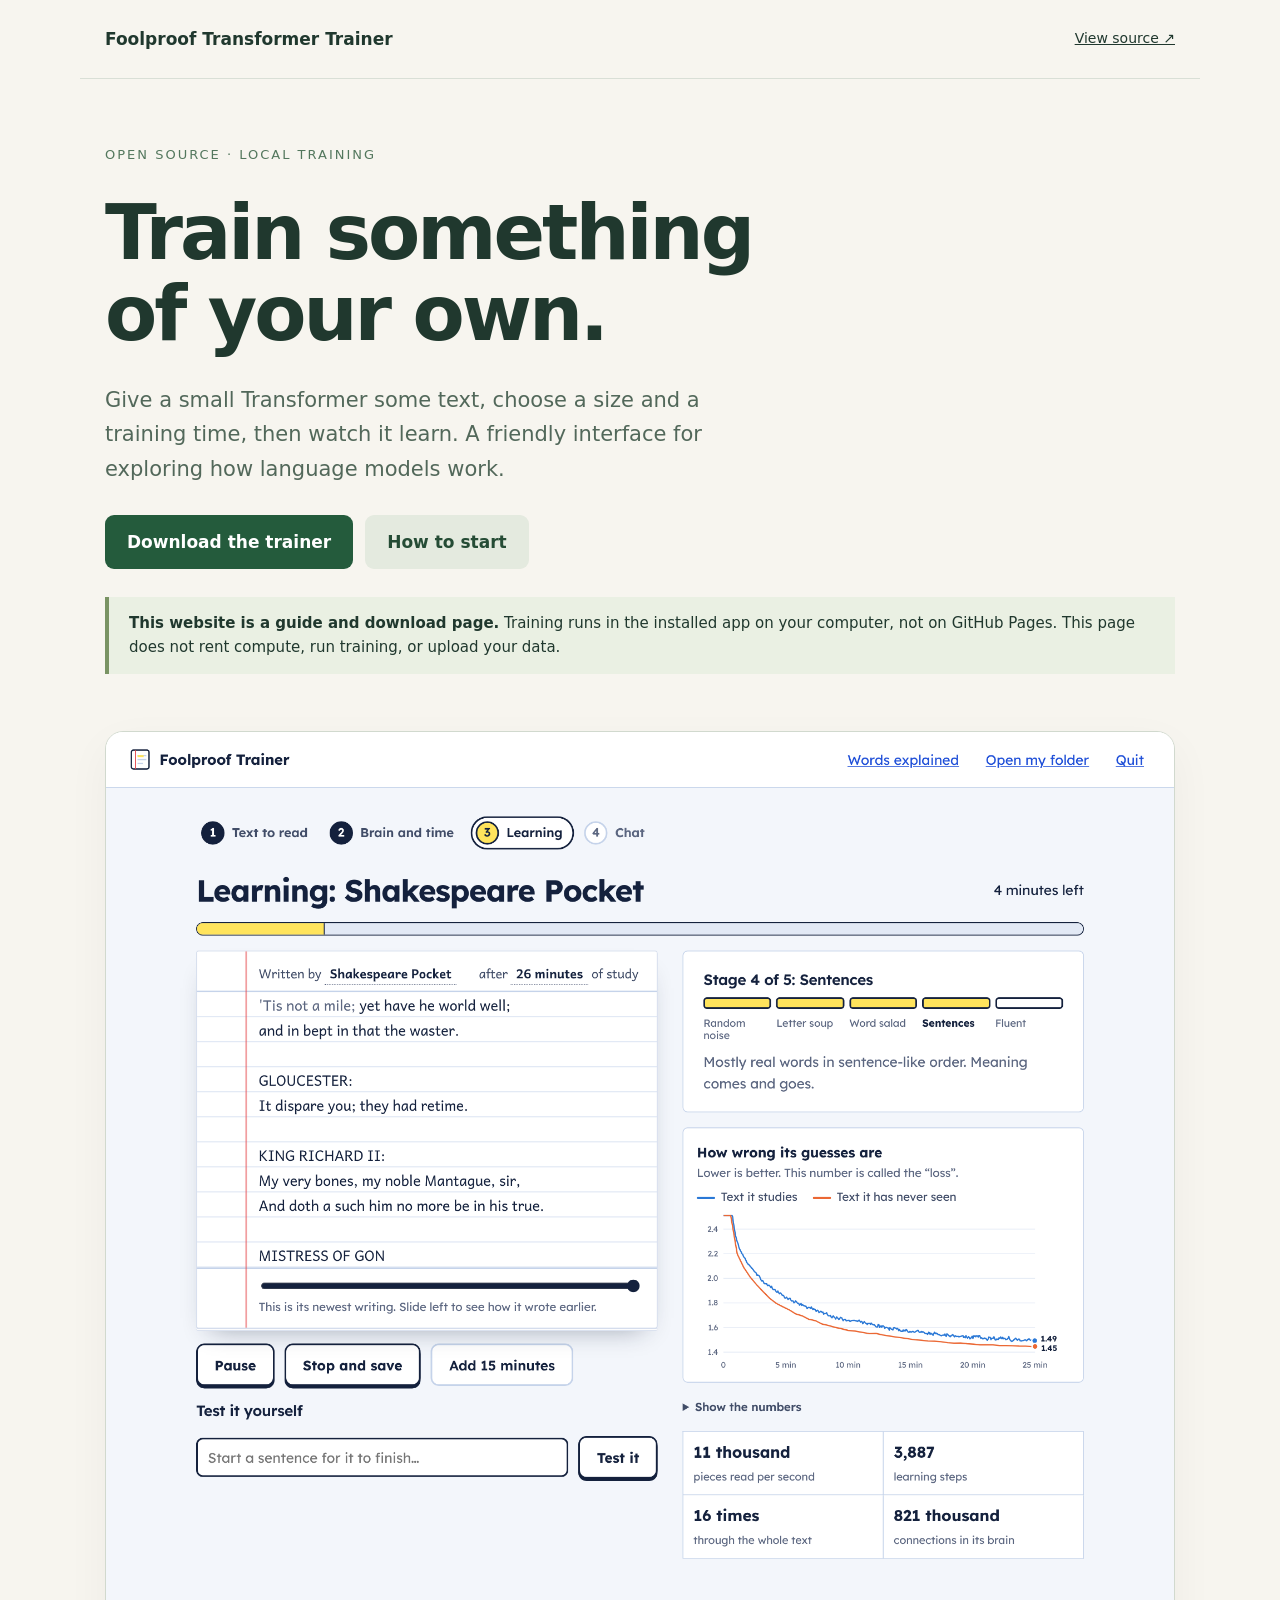
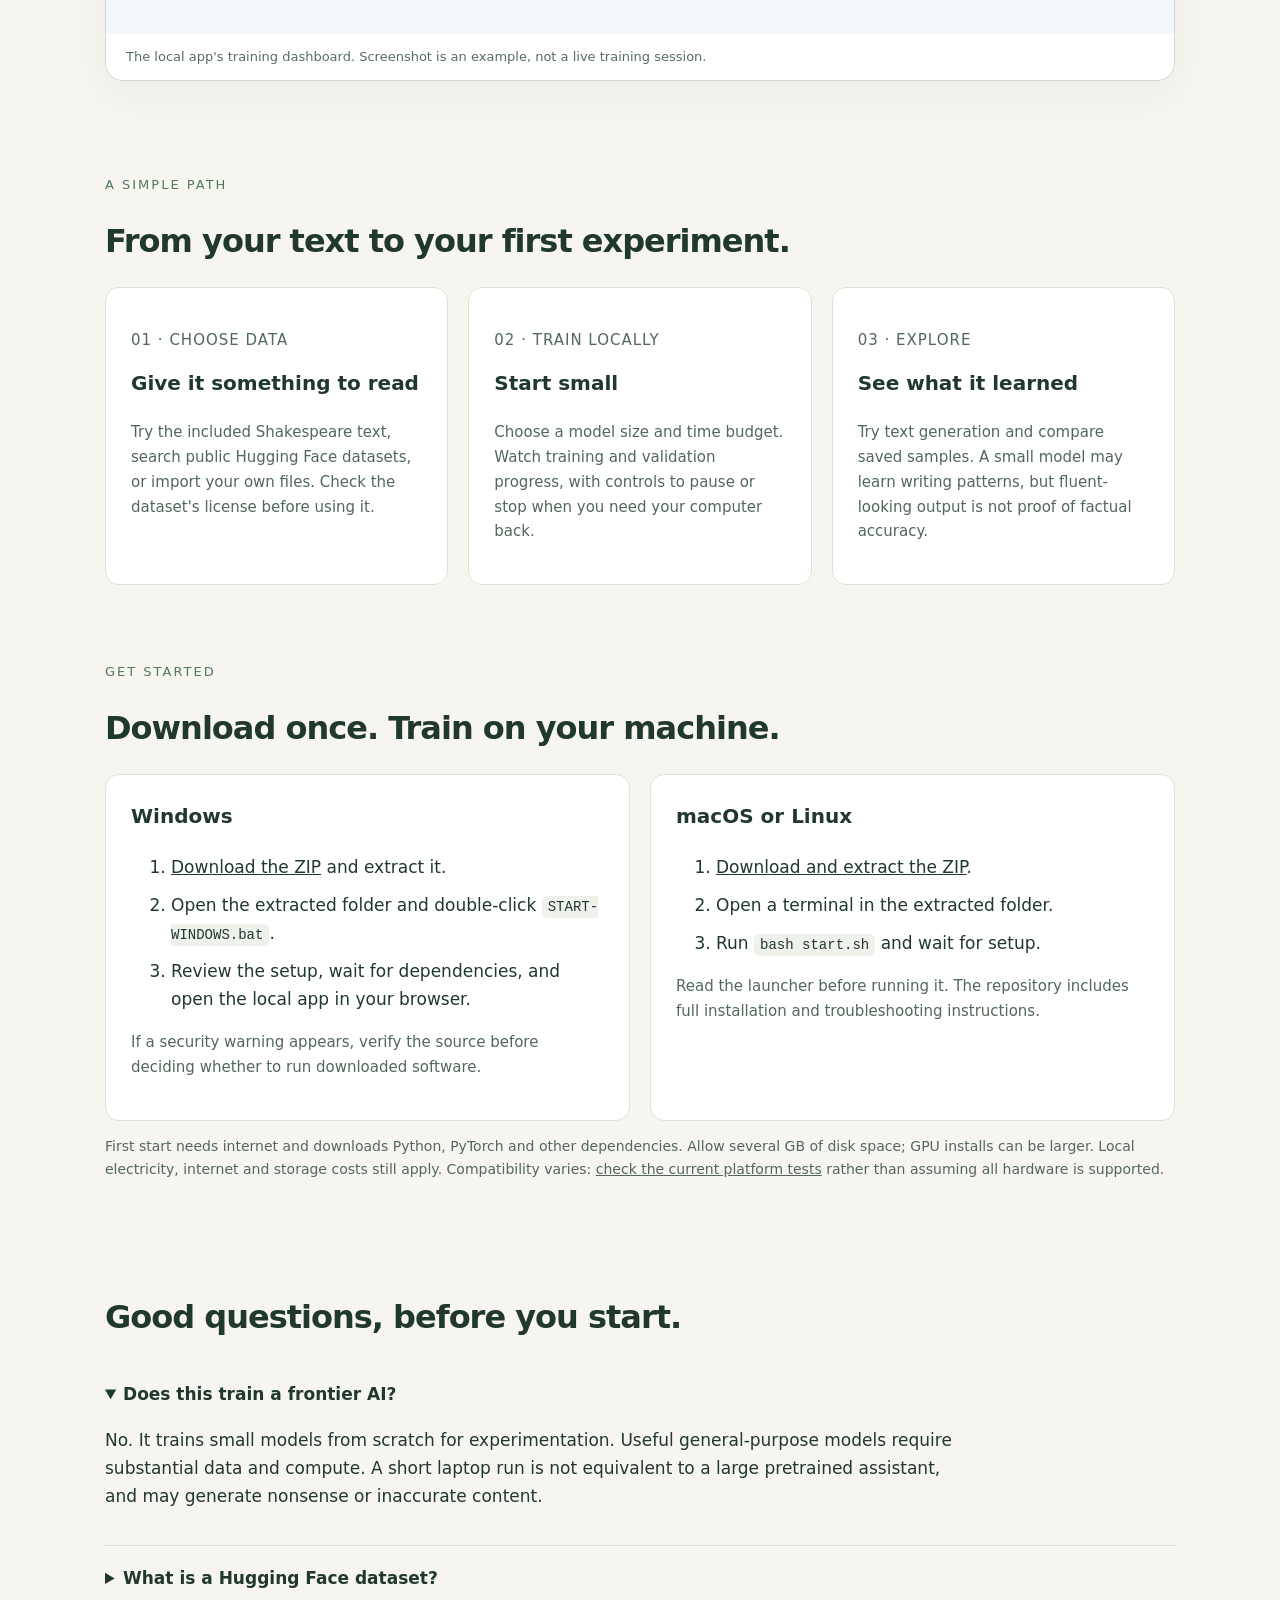
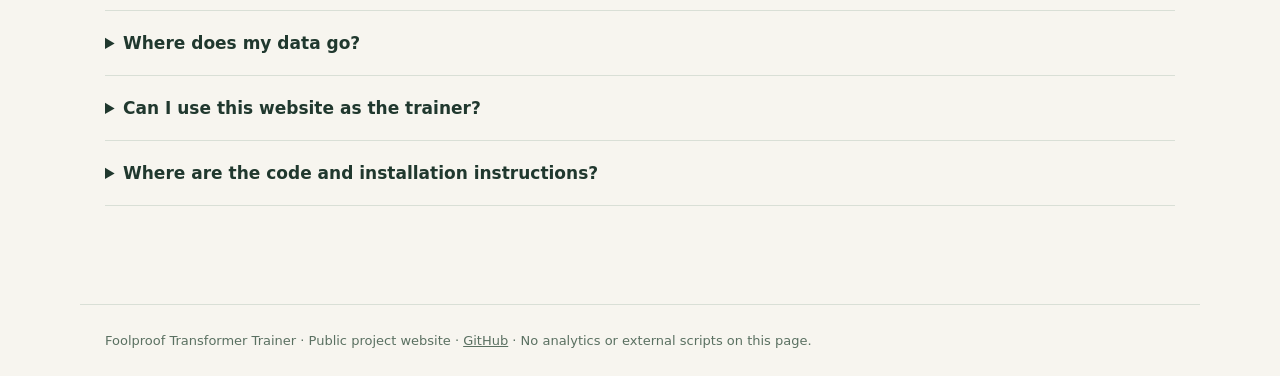
==== docs/index.html @ cac61d43 "Add public GitHub Pages guide and local trainer download" ====
<!doctype html><html lang="en"><head><meta charset="utf-8"><meta name="viewport" content="width=device-width,initial-scale=1"><meta name="description" content="An approachable local app for training a small Transformer on your own text. Download the trainer, learn the steps, and explore the open source code."><title>Foolproof Transformer Trainer · Train something of your own</title><style>
*{box-sizing:border-box}html{scroll-behavior:smooth}body{margin:0;background:#f7f5ef;color:#20382e;font:17px/1.65 system-ui,sans-serif}a{color:inherit}nav,main,footer{max-width:1120px;margin:auto;padding:25px}nav{display:flex;justify-content:space-between;align-items:center;border-bottom:1px solid #d9dfd6;gap:20px}nav strong{font-size:17px}nav a{font-size:14px}h1{font-size:clamp(42px,7vw,76px);line-height:1.06;letter-spacing:-3px;max-width:800px;margin:28px 0}h2{font-size:32px;letter-spacing:-1px;line-height:1.2}h3{font-size:20px;margin-top:0}.eyebrow{font-size:13px;text-transform:uppercase;letter-spacing:2px;color:#53775d}.intro{max-width:670px;font-size:21px;color:#52685a}.hero{padding:40px 0 22px}.actions{display:flex;gap:12px;flex-wrap:wrap;margin:28px 0}.button{display:inline-block;background:#245b3c;color:white;padding:13px 22px;text-decoration:none;border-radius:9px;font-weight:700}.secondary{background:#e4eadf;color:#254c35}.note{border-left:4px solid #799363;padding:14px 20px;background:#eaf0e3;font-size:15px}.preview{margin:35px 0 65px;border:1px solid #d1d9ce;border-radius:18px;overflow:hidden;background:white;box-shadow:0 15px 45px #20382e0b}.preview img{display:block;width:100%;height:auto}.caption{padding:12px 20px;font-size:13px;color:#586d60}.grid{display:grid;grid-template-columns:repeat(3,1fr);gap:20px}.card{background:white;border:1px solid #dde2d7;border-radius:14px;padding:25px}.number{font-size:12px;color:#637a59;text-transform:uppercase;letter-spacing:1px}.card p{font-size:15px;color:#52685a}.section{padding:28px 0 48px}.platforms{display:grid;grid-template-columns:1fr 1fr;gap:20px}li{margin:10px 0}code{font:14px ui-monospace,monospace;background:#eff2ea;padding:3px 6px;border-radius:5px;overflow-wrap:anywhere}.small{font-size:14px;color:#52685a}details{padding:18px 0;border-bottom:1px solid #d9dfd6}summary{font-weight:650;cursor:pointer}details p{max-width:850px}footer{font-size:13px;color:#5a7061;border-top:1px solid #d9dfd6;margin-top:25px}.sr{position:absolute;width:1px;height:1px;overflow:hidden;clip:rect(0,0,0,0)}a:focus-visible,summary:focus-visible{outline:3px solid #e2a630;outline-offset:4px}@media(max-width:720px){.grid,.platforms{grid-template-columns:1fr}h1{letter-spacing:-1.8px}.hero{padding-top:25px}nav,main,footer{padding:20px}.intro{font-size:19px}nav strong{max-width:200px}.preview{margin-bottom:30px}}
</style></head><body><nav><strong>Foolproof Transformer Trainer</strong><a href="https://github.com/Marxist-Leninist/foolproof-transformer-trainer">View source ↗</a></nav><main>
<section class="hero"><div class="eyebrow">Open source · Local training</div><h1>Train something<br>of your own.</h1><p class="intro">Give a small Transformer some text, choose a size and a training time, then watch it learn. A friendly interface for exploring how language models work.</p><div class="actions"><a class="button" href="https://github.com/Marxist-Leninist/foolproof-transformer-trainer/archive/refs/heads/main.zip">Download the trainer</a><a class="button secondary" href="#start">How to start</a></div><div class="note"><strong>This website is a guide and download page.</strong> Training runs in the installed app on your computer, not on GitHub Pages. This page does not rent compute, run training, or upload your data.</div></section>
<figure class="preview"><img src="screenshots/training.png" alt="The local trainer showing a live training chart, progress ladder and generated writing" loading="eager"><figcaption class="caption">The local app's training dashboard. Screenshot is an example, not a live training session.</figcaption></figure>
<section class="section"><div class="eyebrow">A simple path</div><h2>From your text to your first experiment.</h2><div class="grid"><article class="card"><p class="number">01 · Choose data</p><h3>Give it something to read</h3><p>Try the included Shakespeare text, search public Hugging Face datasets, or import your own files. Check the dataset's license before using it.</p></article><article class="card"><p class="number">02 · Train locally</p><h3>Start small</h3><p>Choose a model size and time budget. Watch training and validation progress, with controls to pause or stop when you need your computer back.</p></article><article class="card"><p class="number">03 · Explore</p><h3>See what it learned</h3><p>Try text generation and compare saved samples. A small model may learn writing patterns, but fluent-looking output is not proof of factual accuracy.</p></article></div></section>
<section class="section" id="start"><div class="eyebrow">Get started</div><h2>Download once. Train on your machine.</h2><div class="platforms"><article class="card"><h3>Windows</h3><ol><li><a href="https://github.com/Marxist-Leninist/foolproof-transformer-trainer/archive/refs/heads/main.zip">Download the ZIP</a> and extract it.</li><li>Open the extracted folder and double-click <code>START-WINDOWS.bat</code>.</li><li>Review the setup, wait for dependencies, and open the local app in your browser.</li></ol><p class="small">If a security warning appears, verify the source before deciding whether to run downloaded software.</p></article><article class="card"><h3>macOS or Linux</h3><ol><li><a href="https://github.com/Marxist-Leninist/foolproof-transformer-trainer/archive/refs/heads/main.zip">Download and extract the ZIP</a>.</li><li>Open a terminal in the extracted folder.</li><li>Run <code>bash start.sh</code> and wait for setup.</li></ol><p class="small">Read the launcher before running it. The repository includes full installation and troubleshooting instructions.</p></article></div><p class="small">First start needs internet and downloads Python, PyTorch and other dependencies. Allow several GB of disk space; GPU installs can be larger. Local electricity, internet and storage costs still apply. Compatibility varies: <a href="https://github.com/Marxist-Leninist/foolproof-transformer-trainer/actions/workflows/launchers.yml">check the current platform tests</a> rather than assuming all hardware is supported.</p></section>
<section class="section"><h2>Good questions, before you start.</h2><details open><summary>Does this train a frontier AI?</summary><p>No. It trains small models from scratch for experimentation. Useful general-purpose models require substantial data and compute. A short laptop run is not equivalent to a large pretrained assistant, and may generate nonsense or inaccurate content.</p></details><details><summary>What is a Hugging Face dataset?</summary><p>A dataset is a collection of examples for a model to learn from. Hugging Face hosts many collections, with different formats, licenses and access rules. Choose text you are permitted to use and inspect its preview before downloading.</p></details><details><summary>Where does my data go?</summary><p>Training takes place on the computer running the app. Public dataset search and downloads contact Hugging Face. Exporting or publishing a model is a separate action: review what you share and never include private training data or credentials accidentally.</p></details><details><summary>Can I use this website as the trainer?</summary><p>No. GitHub Pages hosts static files and does not provide the Python training backend. Download and run the local app, which opens its own browser interface. Nothing is training just because you are viewing this page.</p></details><details><summary>Where are the code and installation instructions?</summary><p><a href="https://github.com/Marxist-Leninist/foolproof-transformer-trainer">Open the GitHub repository</a> for the source, MIT license, setup guide and platform test results.</p></details></section></main><footer>Foolproof Transformer Trainer · Public project website · <a href="https://github.com/Marxist-Leninist/foolproof-transformer-trainer">GitHub</a> · No analytics or external scripts on this page.</footer></body></html>
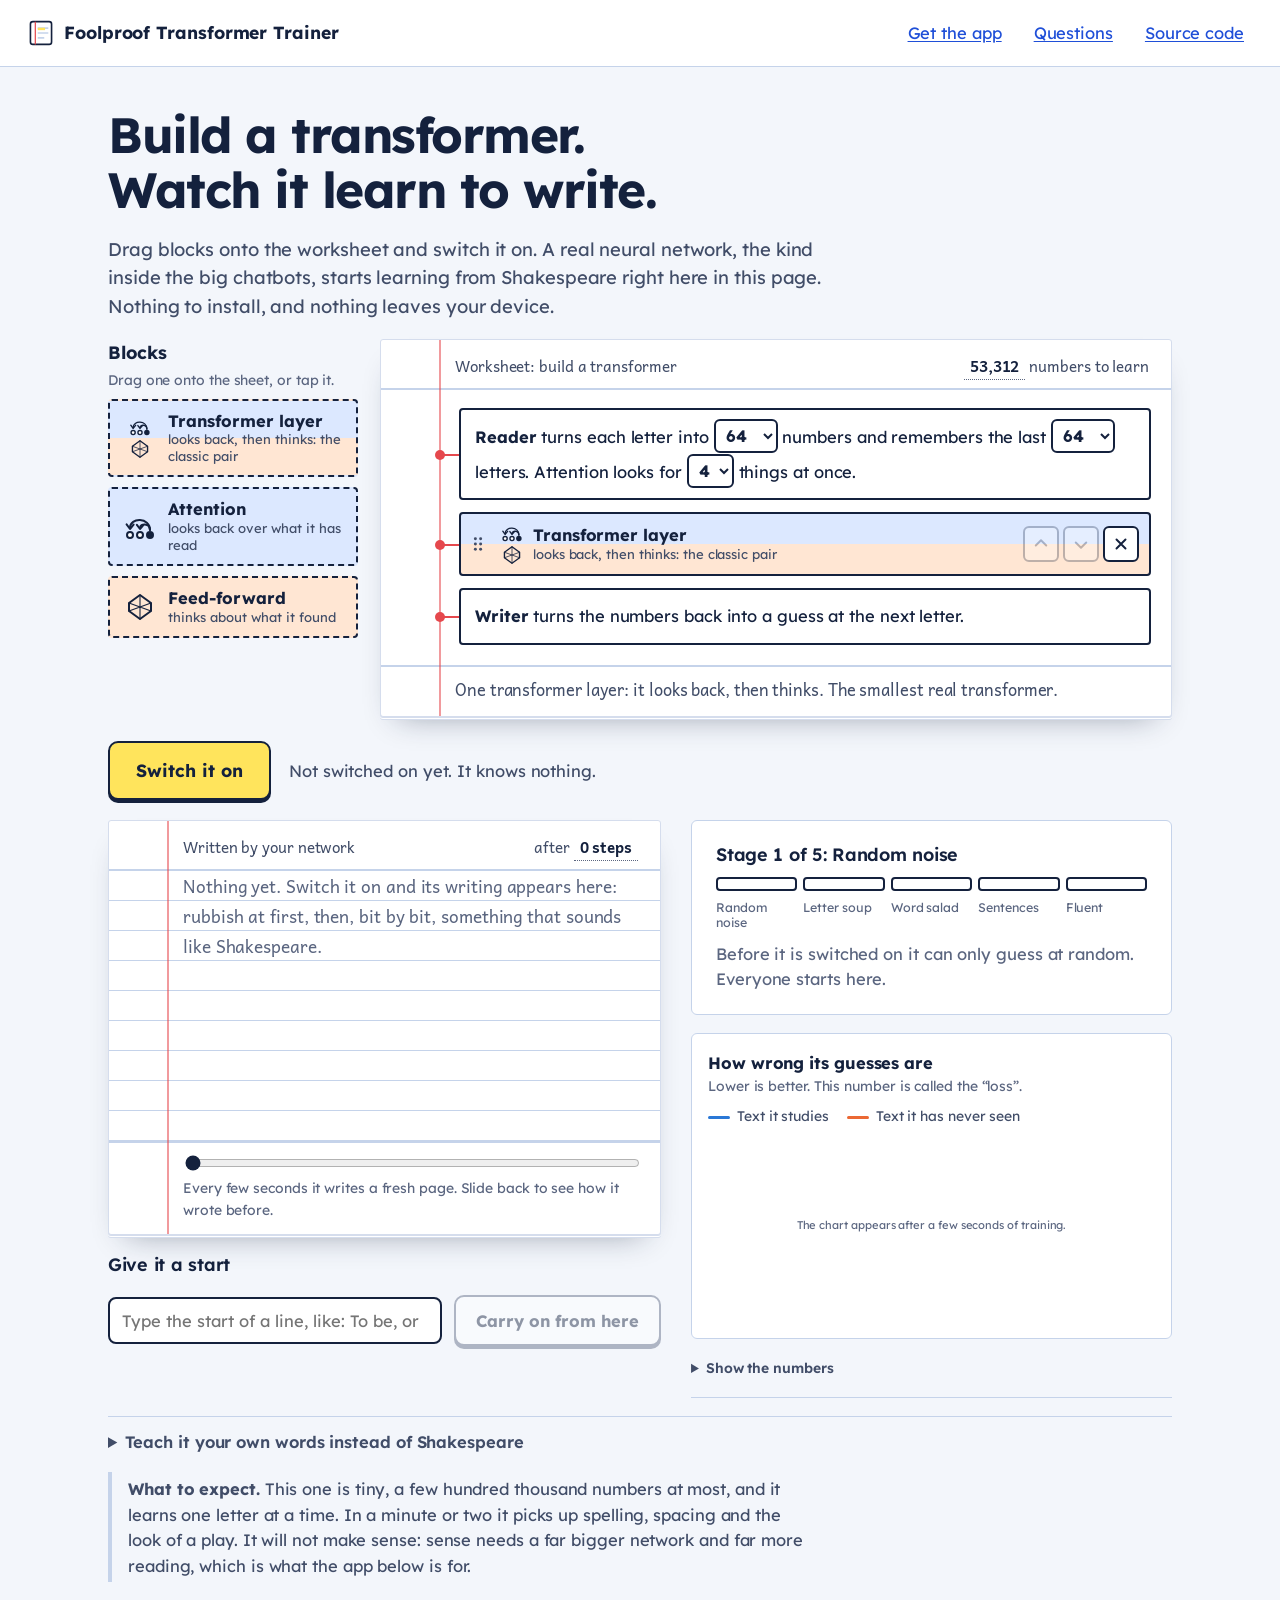
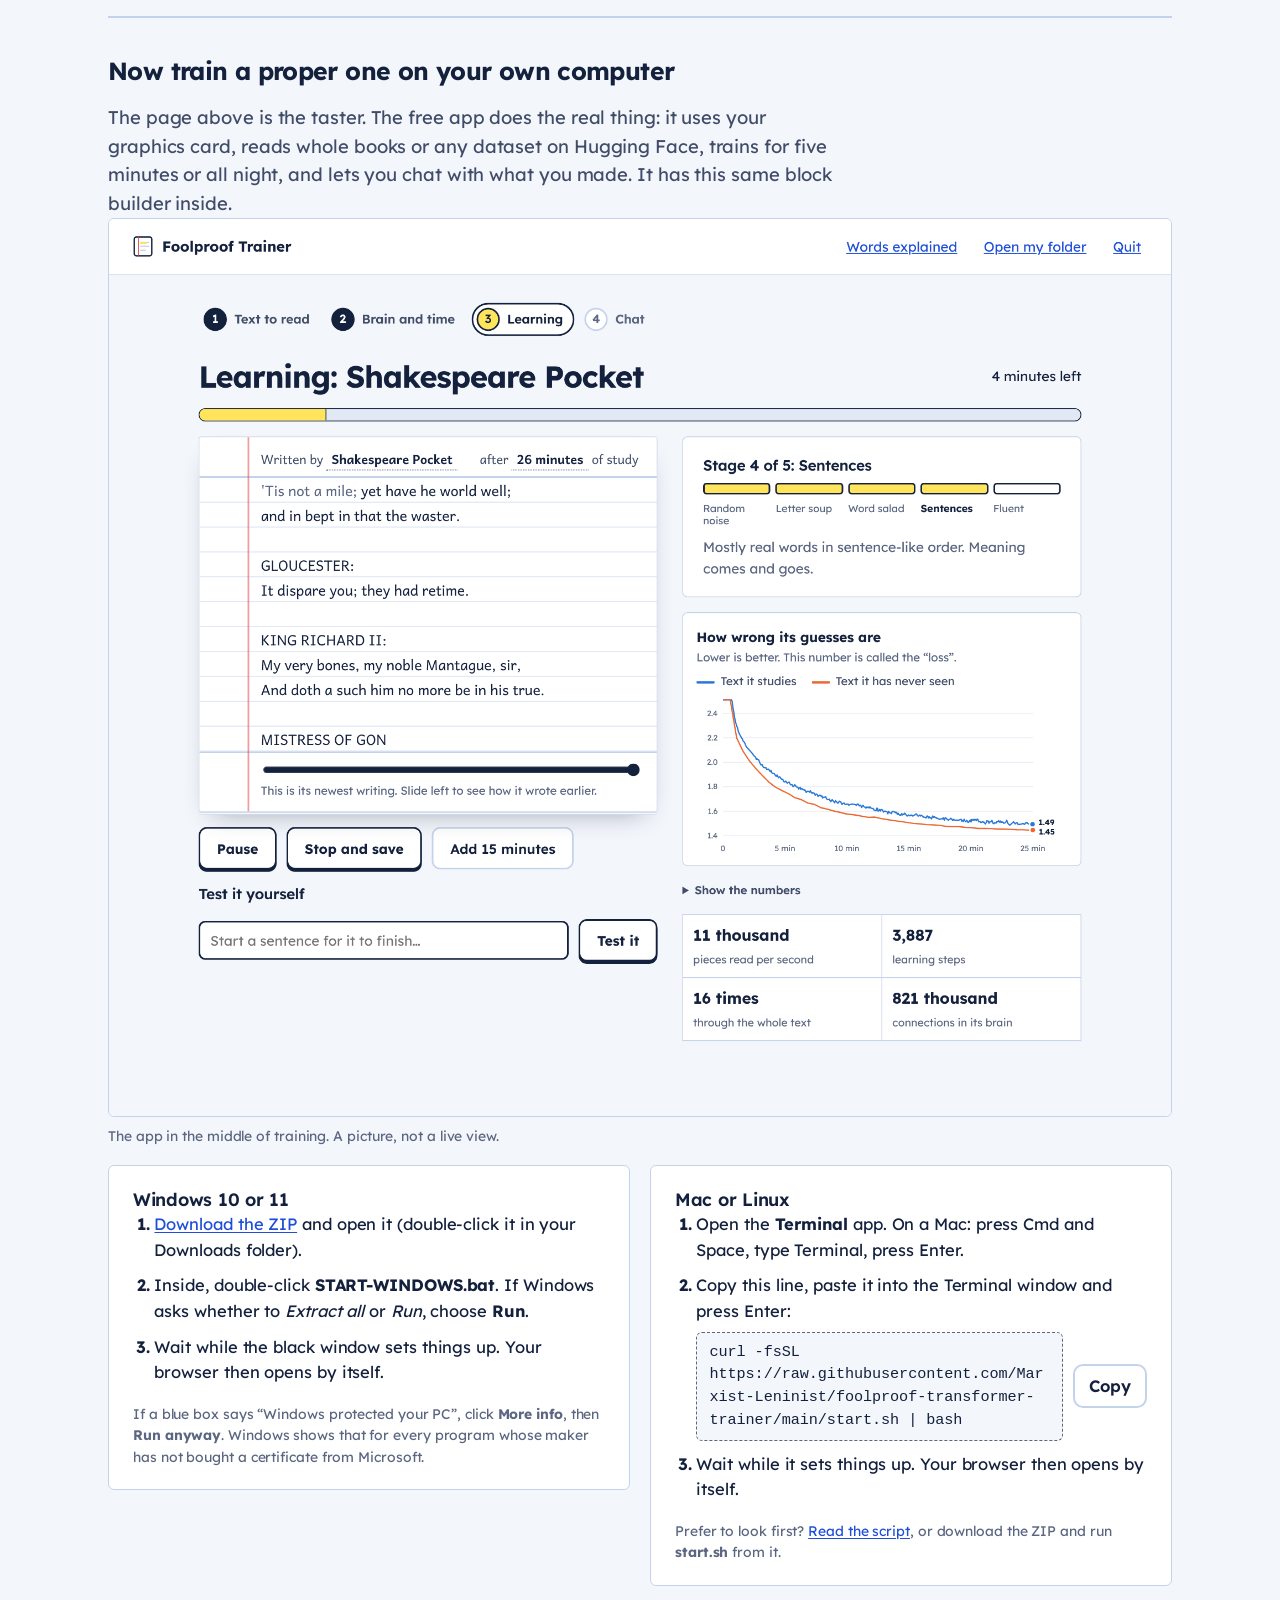
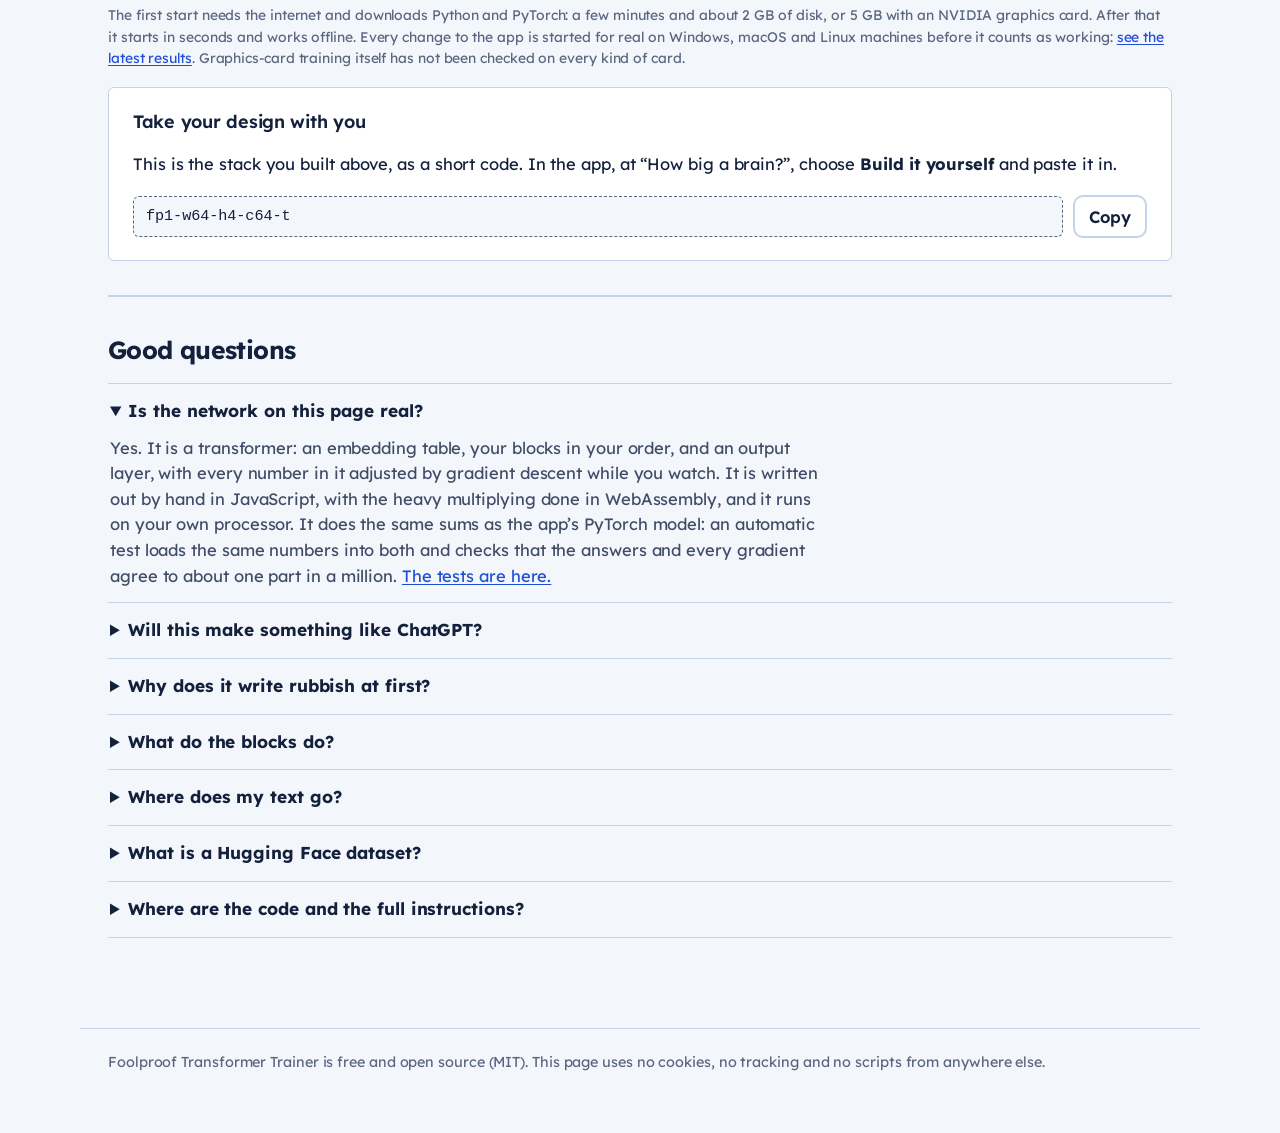
==== commit 14f1bd55: "Block builder shared by app and website; website trains the stack in the page Builder (foolproof/web" ====
--- a/docs/index.html
+++ b/docs/index.html
@@ -1,8 +1,162 @@
-<!doctype html><html lang="en"><head><meta charset="utf-8"><meta name="viewport" content="width=device-width,initial-scale=1"><meta name="description" content="An approachable local app for training a small Transformer on your own text. Download the trainer, learn the steps, and explore the open source code."><title>Foolproof Transformer Trainer · Train something of your own</title><style>
-*{box-sizing:border-box}html{scroll-behavior:smooth}body{margin:0;background:#f7f5ef;color:#20382e;font:17px/1.65 system-ui,sans-serif}a{color:inherit}nav,main,footer{max-width:1120px;margin:auto;padding:25px}nav{display:flex;justify-content:space-between;align-items:center;border-bottom:1px solid #d9dfd6;gap:20px}nav strong{font-size:17px}nav a{font-size:14px}h1{font-size:clamp(42px,7vw,76px);line-height:1.06;letter-spacing:-3px;max-width:800px;margin:28px 0}h2{font-size:32px;letter-spacing:-1px;line-height:1.2}h3{font-size:20px;margin-top:0}.eyebrow{font-size:13px;text-transform:uppercase;letter-spacing:2px;color:#53775d}.intro{max-width:670px;font-size:21px;color:#52685a}.hero{padding:40px 0 22px}.actions{display:flex;gap:12px;flex-wrap:wrap;margin:28px 0}.button{display:inline-block;background:#245b3c;color:white;padding:13px 22px;text-decoration:none;border-radius:9px;font-weight:700}.secondary{background:#e4eadf;color:#254c35}.note{border-left:4px solid #799363;padding:14px 20px;background:#eaf0e3;font-size:15px}.preview{margin:35px 0 65px;border:1px solid #d1d9ce;border-radius:18px;overflow:hidden;background:white;box-shadow:0 15px 45px #20382e0b}.preview img{display:block;width:100%;height:auto}.caption{padding:12px 20px;font-size:13px;color:#586d60}.grid{display:grid;grid-template-columns:repeat(3,1fr);gap:20px}.card{background:white;border:1px solid #dde2d7;border-radius:14px;padding:25px}.number{font-size:12px;color:#637a59;text-transform:uppercase;letter-spacing:1px}.card p{font-size:15px;color:#52685a}.section{padding:28px 0 48px}.platforms{display:grid;grid-template-columns:1fr 1fr;gap:20px}li{margin:10px 0}code{font:14px ui-monospace,monospace;background:#eff2ea;padding:3px 6px;border-radius:5px;overflow-wrap:anywhere}.small{font-size:14px;color:#52685a}details{padding:18px 0;border-bottom:1px solid #d9dfd6}summary{font-weight:650;cursor:pointer}details p{max-width:850px}footer{font-size:13px;color:#5a7061;border-top:1px solid #d9dfd6;margin-top:25px}.sr{position:absolute;width:1px;height:1px;overflow:hidden;clip:rect(0,0,0,0)}a:focus-visible,summary:focus-visible{outline:3px solid #e2a630;outline-offset:4px}@media(max-width:720px){.grid,.platforms{grid-template-columns:1fr}h1{letter-spacing:-1.8px}.hero{padding-top:25px}nav,main,footer{padding:20px}.intro{font-size:19px}nav strong{max-width:200px}.preview{margin-bottom:30px}}
-</style></head><body><nav><strong>Foolproof Transformer Trainer</strong><a href="https://github.com/Marxist-Leninist/foolproof-transformer-trainer">View source ↗</a></nav><main>
-<section class="hero"><div class="eyebrow">Open source · Local training</div><h1>Train something<br>of your own.</h1><p class="intro">Give a small Transformer some text, choose a size and a training time, then watch it learn. A friendly interface for exploring how language models work.</p><div class="actions"><a class="button" href="https://github.com/Marxist-Leninist/foolproof-transformer-trainer/archive/refs/heads/main.zip">Download the trainer</a><a class="button secondary" href="#start">How to start</a></div><div class="note"><strong>This website is a guide and download page.</strong> Training runs in the installed app on your computer, not on GitHub Pages. This page does not rent compute, run training, or upload your data.</div></section>
-<figure class="preview"><img src="screenshots/training.png" alt="The local trainer showing a live training chart, progress ladder and generated writing" loading="eager"><figcaption class="caption">The local app's training dashboard. Screenshot is an example, not a live training session.</figcaption></figure>
-<section class="section"><div class="eyebrow">A simple path</div><h2>From your text to your first experiment.</h2><div class="grid"><article class="card"><p class="number">01 · Choose data</p><h3>Give it something to read</h3><p>Try the included Shakespeare text, search public Hugging Face datasets, or import your own files. Check the dataset's license before using it.</p></article><article class="card"><p class="number">02 · Train locally</p><h3>Start small</h3><p>Choose a model size and time budget. Watch training and validation progress, with controls to pause or stop when you need your computer back.</p></article><article class="card"><p class="number">03 · Explore</p><h3>See what it learned</h3><p>Try text generation and compare saved samples. A small model may learn writing patterns, but fluent-looking output is not proof of factual accuracy.</p></article></div></section>
-<section class="section" id="start"><div class="eyebrow">Get started</div><h2>Download once. Train on your machine.</h2><div class="platforms"><article class="card"><h3>Windows</h3><ol><li><a href="https://github.com/Marxist-Leninist/foolproof-transformer-trainer/archive/refs/heads/main.zip">Download the ZIP</a> and extract it.</li><li>Open the extracted folder and double-click <code>START-WINDOWS.bat</code>.</li><li>Review the setup, wait for dependencies, and open the local app in your browser.</li></ol><p class="small">If a security warning appears, verify the source before deciding whether to run downloaded software.</p></article><article class="card"><h3>macOS or Linux</h3><ol><li><a href="https://github.com/Marxist-Leninist/foolproof-transformer-trainer/archive/refs/heads/main.zip">Download and extract the ZIP</a>.</li><li>Open a terminal in the extracted folder.</li><li>Run <code>bash start.sh</code> and wait for setup.</li></ol><p class="small">Read the launcher before running it. The repository includes full installation and troubleshooting instructions.</p></article></div><p class="small">First start needs internet and downloads Python, PyTorch and other dependencies. Allow several GB of disk space; GPU installs can be larger. Local electricity, internet and storage costs still apply. Compatibility varies: <a href="https://github.com/Marxist-Leninist/foolproof-transformer-trainer/actions/workflows/launchers.yml">check the current platform tests</a> rather than assuming all hardware is supported.</p></section>
-<section class="section"><h2>Good questions, before you start.</h2><details open><summary>Does this train a frontier AI?</summary><p>No. It trains small models from scratch for experimentation. Useful general-purpose models require substantial data and compute. A short laptop run is not equivalent to a large pretrained assistant, and may generate nonsense or inaccurate content.</p></details><details><summary>What is a Hugging Face dataset?</summary><p>A dataset is a collection of examples for a model to learn from. Hugging Face hosts many collections, with different formats, licenses and access rules. Choose text you are permitted to use and inspect its preview before downloading.</p></details><details><summary>Where does my data go?</summary><p>Training takes place on the computer running the app. Public dataset search and downloads contact Hugging Face. Exporting or publishing a model is a separate action: review what you share and never include private training data or credentials accidentally.</p></details><details><summary>Can I use this website as the trainer?</summary><p>No. GitHub Pages hosts static files and does not provide the Python training backend. Download and run the local app, which opens its own browser interface. Nothing is training just because you are viewing this page.</p></details><details><summary>Where are the code and installation instructions?</summary><p><a href="https://github.com/Marxist-Leninist/foolproof-transformer-trainer">Open the GitHub repository</a> for the source, MIT license, setup guide and platform test results.</p></details></section></main><footer>Foolproof Transformer Trainer · Public project website · <a href="https://github.com/Marxist-Leninist/foolproof-transformer-trainer">GitHub</a> · No analytics or external scripts on this page.</footer></body></html>
+<!doctype html>
+<html lang="en">
+<head>
+<meta charset="utf-8">
+<meta name="viewport" content="width=device-width, initial-scale=1">
+<title>Foolproof Transformer Trainer: build a transformer and watch it learn</title>
+<meta name="description" content="Drag blocks to build a real transformer neural network, switch it on, and watch it learn to write, right in your browser. Then get the free app to train bigger ones on your own computer.">
+<meta property="og:title" content="Build a transformer. Watch it learn to write.">
+<meta property="og:description" content="Drag blocks, switch it on, and a real neural network learns in your browser. Free and open source.">
+<meta property="og:image" content="https://marxist-leninist.github.io/foolproof-transformer-trainer/screenshots/training.png">
+<meta http-equiv="Content-Security-Policy" content="default-src 'self'; script-src 'self' 'wasm-unsafe-eval'; style-src 'self'; img-src 'self' data:; connect-src 'self'; worker-src 'self'; base-uri 'none'; form-action 'none'">
+<link rel="icon" href="app/icon.svg" type="image/svg+xml">
+<link rel="stylesheet" href="app/style.css">
+<link rel="stylesheet" href="app/builder.css">
+<link rel="stylesheet" href="site.css">
+</head>
+<body class="site">
+<header class="top">
+  <a class="brand" href="./"><img class="brand-mark" src="app/icon.svg" alt="" width="26" height="26">Foolproof Transformer Trainer</a>
+  <span class="top-spacer"></span>
+  <a class="linkbtn" href="#app">Get the app</a>
+  <a class="linkbtn" href="#questions">Questions</a>
+  <a class="linkbtn" href="https://github.com/Marxist-Leninist/foolproof-transformer-trainer">Source code</a>
+</header>
+
+<main class="stack-lg">
+  <section id="build" class="stack" aria-labelledby="build-title">
+    <h1 id="build-title">Build a transformer. Watch it learn to write.</h1>
+    <p class="lead">Drag blocks onto the worksheet and switch it on. A real neural network, the kind inside the big chatbots, starts learning from Shakespeare right here in this page. Nothing to install, and nothing leaves your device.</p>
+
+    <div id="builder"><p class="note">The builder needs JavaScript. If you can read this for more than a moment, switch JavaScript on in your browser and reload the page.</p></div>
+
+    <div class="go" id="controls">
+      <button class="btn primary" id="go" type="button">Switch it on</button>
+      <button class="btn quiet hidden" id="again" type="button">Start again from nothing</button>
+      <p id="status" class="go-status" role="status" aria-live="polite">Not switched on yet. It knows nothing.</p>
+    </div>
+    <p id="hint" class="note warn hidden"></p>
+
+    <div class="train-grid" id="lab">
+      <div class="stack">
+        <div class="paper">
+          <div class="paper-head"><span id="sheetTitle">Written by your network</span><span>after <b id="when">0 steps</b></span></div>
+          <div class="paper-body" id="writing" aria-live="off"><span class="empty">Nothing yet. Switch it on and its writing appears here: rubbish at first, then, bit by bit, something that sounds like Shakespeare.</span></div>
+          <div class="paper-foot">
+            <input type="range" id="pages" min="0" max="0" value="0" aria-label="Look back at what it wrote earlier">
+            <span class="small muted" id="pagesNote">Every few seconds it writes a fresh page. Slide back to see how it wrote before.</span>
+          </div>
+        </div>
+        <div class="stack">
+          <h3>Give it a start</h3>
+          <form class="btnrow" id="tryForm">
+            <input class="input" id="tryIn" type="text" maxlength="120" placeholder="Type the start of a line, like: To be, or" aria-label="The start of a line for it to carry on">
+            <button class="btn" type="submit" id="tryBtn" disabled>Carry on from here</button>
+          </form>
+          <button class="linkbtn hidden" id="tryBack" type="button">Back to its own writing</button>
+        </div>
+      </div>
+      <div class="stack">
+        <div class="sheet stage">
+          <h3 id="stageTitle">Stage 1 of 5: Random noise</h3>
+          <div class="stage-boxes" id="stageBoxes"><i></i><i></i><i></i><i></i><i></i></div>
+          <div class="stage-names" id="stageNames"><span>Random noise</span><span>Letter soup</span><span>Word salad</span><span>Sentences</span><span>Fluent</span></div>
+          <p class="muted" id="stageDesc">Before it is switched on it can only guess at random. Everyone starts here.</p>
+        </div>
+        <div class="viz" id="viz">
+          <div class="viz-title">How wrong its guesses are</div>
+          <div class="viz-sub">Lower is better. This number is called the “loss”.</div>
+          <div class="legend"><span><i class="k1"></i>Text it studies</span><span><i class="k2"></i>Text it has never seen</span></div>
+        </div>
+        <details class="adv plain"><summary class="small">Show the numbers</summary>
+          <div class="numbox"><table class="nums"><thead><tr><th>When</th><th>Text it studies</th><th>Text it has never seen</th></tr></thead><tbody id="nums"></tbody></table></div>
+        </details>
+        <div class="facts" id="facts"></div>
+      </div>
+    </div>
+
+    <details class="adv" id="own">
+      <summary>Teach it your own words instead of Shakespeare</summary>
+      <div class="stack">
+        <p class="muted">Paste anything you like: a story, song words you wrote, your own messages. It stays in this page on your device; this website has no server to send it to.</p>
+        <textarea id="ownText" rows="6" placeholder="Paste at least a page of text here…" aria-label="Your own text"></textarea>
+        <div class="btnrow">
+          <button class="btn" id="ownUse" type="button" disabled>Teach it this instead</button>
+          <button class="btn quiet hidden" id="ownBack" type="button">Go back to Shakespeare</button>
+          <span class="small muted" id="ownCount">It needs at least 2,000 letters, about one page.</span>
+        </div>
+      </div>
+    </details>
+
+    <p class="note"><b>What to expect. </b>This one is tiny, a few hundred thousand numbers at most, and it learns one letter at a time. In a minute or two it picks up spelling, spacing and the look of a play. It will not make sense: sense needs a far bigger network and far more reading, which is what the app below is for.</p>
+  </section>
+
+  <section id="app" class="stack" aria-labelledby="app-title">
+    <h2 id="app-title">Now train a proper one on your own computer</h2>
+    <p class="lead">The page above is the taster. The free app does the real thing: it uses your graphics card, reads whole books or any dataset on Hugging Face, trains for five minutes or all night, and lets you chat with what you made. It has this same block builder inside.</p>
+    <figure class="shot">
+      <img src="screenshots/training.png" width="1280" height="860" loading="lazy" alt="The app while it trains: the AI's own writing on lined paper, a five-step progress ladder and a chart of its mistakes going down.">
+      <figcaption class="small muted">The app in the middle of training. A picture, not a live view.</figcaption>
+    </figure>
+
+    <div class="platforms">
+      <article class="sheet stack">
+        <h3>Windows 10 or 11</h3>
+        <ol class="howto">
+          <li><a href="https://github.com/Marxist-Leninist/foolproof-transformer-trainer/archive/refs/heads/main.zip">Download the ZIP</a> and open it (double-click it in your Downloads folder).</li>
+          <li>Inside, double-click <b>START-WINDOWS.bat</b>. If Windows asks whether to <i>Extract all</i> or <i>Run</i>, choose <b>Run</b>.</li>
+          <li>Wait while the black window sets things up. Your browser then opens by itself.</li>
+        </ol>
+        <p class="small muted">If a blue box says “Windows protected your PC”, click <b>More info</b>, then <b>Run anyway</b>. Windows shows that for every program whose maker has not bought a certificate from Microsoft.</p>
+      </article>
+      <article class="sheet stack">
+        <h3>Mac or Linux</h3>
+        <ol class="howto">
+          <li>Open the <b>Terminal</b> app. On a Mac: press Cmd and Space, type Terminal, press Enter.</li>
+          <li>Copy this line, paste it into the Terminal window and press Enter:
+            <span class="codebox"><code id="oneLine">curl -fsSL https://raw.githubusercontent.com/Marxist-Leninist/foolproof-transformer-trainer/main/start.sh | bash</code><button class="btn quiet" type="button" data-copy="oneLine">Copy</button></span></li>
+          <li>Wait while it sets things up. Your browser then opens by itself.</li>
+        </ol>
+        <p class="small muted">Prefer to look first? <a href="https://github.com/Marxist-Leninist/foolproof-transformer-trainer/blob/main/start.sh">Read the script</a>, or download the ZIP and run <b>start.sh</b> from it.</p>
+      </article>
+    </div>
+    <p class="small muted">The first start needs the internet and downloads Python and PyTorch: a few minutes and about 2 GB of disk, or 5 GB with an NVIDIA graphics card. After that it starts in seconds and works offline. Every change to the app is started for real on Windows, macOS and Linux machines before it counts as working: <a href="https://github.com/Marxist-Leninist/foolproof-transformer-trainer/actions/workflows/launchers.yml">see the latest results</a>. Graphics-card training itself has not been checked on every kind of card.</p>
+
+    <div class="sheet stack" id="carry">
+      <h3>Take your design with you</h3>
+      <p>This is the stack you built above, as a short code. In the app, at “How big a brain?”, choose <b>Build it yourself</b> and paste it in.</p>
+      <p><span class="codebox"><code id="code">fp1-w64-h4-c64-t</code><button class="btn quiet" type="button" data-copy="code">Copy</button></span></p>
+    </div>
+  </section>
+
+  <section id="questions" class="stack" aria-labelledby="q-title">
+    <h2 id="q-title">Good questions</h2>
+    <div class="faq">
+      <details open><summary>Is the network on this page real?</summary>
+        <p>Yes. It is a transformer: an embedding table, your blocks in your order, and an output layer, with every number in it adjusted by gradient descent while you watch. It is written out by hand in JavaScript, with the heavy multiplying done in WebAssembly, and it runs on your own processor. It does the same sums as the app’s PyTorch model: an automatic test loads the same numbers into both and checks that the answers and every gradient agree to about one part in a million. <a href="https://github.com/Marxist-Leninist/foolproof-transformer-trainer/tree/main/tests/web">The tests are here.</a></p></details>
+      <details><summary>Will this make something like ChatGPT?</summary>
+        <p>No. It trains small networks from nothing, for learning and for fun. A short run on a laptop picks up the style of its text and nothing more; it may write nonsense, and what it writes is not fact. The well-known chatbots are around 100,000 times bigger and have read a large part of the internet.</p></details>
+      <details><summary>Why does it write rubbish at first?</summary>
+        <p>Because it starts with random numbers. Each step it guesses the next letter, sees the right answer, and nudges its numbers a little. First it learns which letters are common, then where spaces go, then short words, then the shape of a line. The five-step ladder shows how far it has got.</p></details>
+      <details><summary>What do the blocks do?</summary>
+        <p><b>Attention</b> lets it look back over the letters it has already read and pick out the ones that matter. <b>Feed-forward</b> is where it works something out from what it found, and where most of what it learns is kept. A <b>Transformer layer</b> is one of each, the pair every modern language model stacks up. Try it without Attention and watch it struggle: it can then only see one letter at a time.</p></details>
+      <details><summary>Where does my text go?</summary>
+        <p>Nowhere. On this page the learning happens in your browser and the page has no server to send anything to. The app also trains on your own computer; it only goes online to fetch what you ask for, such as a dataset from Hugging Face, or to publish a model if you choose to.</p></details>
+      <details><summary>What is a Hugging Face dataset?</summary>
+        <p>A dataset is a big collection of text for an AI to learn from. Hugging Face is a website where people share thousands of them for free. The app has a search box for it and shows you a preview first. Each one has its own licence, so check that before you share what you make from it.</p></details>
+      <details><summary>Where are the code and the full instructions?</summary>
+        <p><a href="https://github.com/Marxist-Leninist/foolproof-transformer-trainer">On GitHub</a>, with the MIT licence, the setup guide and the test results. It is free to use, change and share.</p></details>
+    </div>
+  </section>
+</main>
+
+<footer class="foot">
+  <p>Foolproof Transformer Trainer is free and open source (MIT). This page uses no cookies, no tracking and no scripts from anywhere else.</p>
+</footer>
+
+<script src="app/design.js"></script>
+<script src="app/builder.js"></script>
+<script src="app/chart.js"></script>
+<script src="site.js"></script>
+</body>
+</html>
--- a/docs/app/style.css
+++ b/docs/app/style.css
@@ -0,0 +1,325 @@
+/* Foolproof Trainer - the look: a school exercise book.
+   Cool paper, blue-black ink, ruled lines, one highlighter. The highlighter marks
+   exactly one thing per screen: the thing to do next. */
+
+@font-face { font-family: "Lexend"; font-weight: 400; font-display: swap;
+  src: url("fonts/lexend-latin-400-normal.woff2") format("woff2");
+  unicode-range: U+0000-00FF, U+0131, U+0152-0153, U+02BB-02BC, U+02C6, U+02DA, U+02DC, U+0304, U+0308, U+0329, U+2000-206F, U+20AC, U+2122, U+2191, U+2193, U+2212, U+2215, U+FEFF, U+FFFD; }
+@font-face { font-family: "Lexend"; font-weight: 600; font-display: swap;
+  src: url("fonts/lexend-latin-600-normal.woff2") format("woff2");
+  unicode-range: U+0000-00FF, U+0131, U+0152-0153, U+02BB-02BC, U+02C6, U+02DA, U+02DC, U+0304, U+0308, U+0329, U+2000-206F, U+20AC, U+2122, U+2191, U+2193, U+2212, U+2215, U+FEFF, U+FFFD; }
+@font-face { font-family: "Lexend"; font-weight: 700; font-display: swap;
+  src: url("fonts/lexend-latin-700-normal.woff2") format("woff2");
+  unicode-range: U+0000-00FF, U+0131, U+0152-0153, U+02BB-02BC, U+02C6, U+02DA, U+02DC, U+0304, U+0308, U+0329, U+2000-206F, U+20AC, U+2122, U+2191, U+2193, U+2212, U+2215, U+FEFF, U+FFFD; }
+@font-face { font-family: "Lexend"; font-weight: 400; font-display: swap;
+  src: url("fonts/lexend-latin-ext-400-normal.woff2") format("woff2");
+  unicode-range: U+0100-02BA, U+02BD-02C5, U+02C7-02CC, U+02CE-02D7, U+02DD-02FF, U+1D00-1DBF, U+1E00-1E9F, U+1EF2-1EFF, U+2020, U+20A0-20AB, U+20AD-20C0, U+2113, U+2C60-2C7F, U+A720-A7FF; }
+@font-face { font-family: "Lexend"; font-weight: 700; font-display: swap;
+  src: url("fonts/lexend-latin-ext-700-normal.woff2") format("woff2");
+  unicode-range: U+0100-02BA, U+02BD-02C5, U+02C7-02CC, U+02CE-02D7, U+02DD-02FF, U+1D00-1DBF, U+1E00-1E9F, U+1EF2-1EFF, U+2020, U+20A0-20AB, U+20AD-20C0, U+2113, U+2C60-2C7F, U+A720-A7FF; }
+@font-face { font-family: "Andika"; font-weight: 400; font-display: swap;
+  src: url("fonts/andika-latin-400-normal.woff2") format("woff2");
+  unicode-range: U+0000-00FF, U+0131, U+0152-0153, U+02BB-02BC, U+02C6, U+02DA, U+02DC, U+0304, U+0308, U+0329, U+2000-206F, U+20AC, U+2122, U+2191, U+2193, U+2212, U+2215, U+FEFF, U+FFFD; }
+@font-face { font-family: "Andika"; font-weight: 700; font-display: swap;
+  src: url("fonts/andika-latin-700-normal.woff2") format("woff2");
+  unicode-range: U+0000-00FF, U+0131, U+0152-0153, U+02BB-02BC, U+02C6, U+02DA, U+02DC, U+0304, U+0308, U+0329, U+2000-206F, U+20AC, U+2122, U+2191, U+2193, U+2212, U+2215, U+FEFF, U+FFFD; }
+@font-face { font-family: "Andika"; font-weight: 400; font-display: swap;
+  src: url("fonts/andika-latin-ext-400-normal.woff2") format("woff2");
+  unicode-range: U+0100-02BA, U+02BD-02C5, U+02C7-02CC, U+02CE-02D7, U+02DD-02FF, U+1D00-1DBF, U+1E00-1E9F, U+1EF2-1EFF, U+2020, U+20A0-20AB, U+20AD-20C0, U+2113, U+2C60-2C7F, U+A720-A7FF; }
+@font-face { font-family: "Andika"; font-weight: 400; font-display: swap;
+  src: url("fonts/andika-cyrillic-400-normal.woff2") format("woff2");
+  unicode-range: U+0301, U+0400-045F, U+0490-0491, U+04B0-04B1, U+2116; }
+
+:root {
+  --paper: #f3f6fb;        /* the desk/page behind everything */
+  --sheet: #ffffff;        /* a sheet of paper */
+  --ink: #14213d;          /* blue-black fountain-pen ink */
+  --ink-2: #414d68;
+  --ink-3: #5b6680;
+  --rule: #c5d3ea;         /* the ruled lines */
+  --rule-soft: #e2e9f5;
+  --pen: #1f4fd8;          /* ballpoint blue: links, focus, selection */
+  --marker: #ffe45c;       /* the highlighter */
+  --marker-deep: #f5cf1d;
+  --margin: #e5484d;       /* the red margin line; also "something is wrong" */
+  --good: #17794a;
+  --warn-bg: #fff4d6;
+  --bad-bg: #fde8e8;
+  --series-1: #2a78d6;     /* chart: text it studies */
+  --series-2: #eb6834;     /* chart: text it has never seen */
+  --ui: "Lexend", system-ui, -apple-system, "Segoe UI", Roboto, "Noto Sans", sans-serif;
+  --hand: "Andika", "Lexend", system-ui, "Segoe UI", "Noto Sans", sans-serif;
+  --line: 30px;            /* pitch of the ruled lines on a sheet */
+}
+
+* { box-sizing: border-box; }
+html { -webkit-text-size-adjust: 100%; }
+body {
+  margin: 0; background: var(--paper); color: var(--ink);
+  font: 400 16.5px/1.55 var(--ui); min-height: 100vh; letter-spacing: -0.005em;
+}
+h1, h2, h3, p { margin: 0; }
+h1 { font-size: 2.3rem; line-height: 1.12; font-weight: 700; letter-spacing: -0.03em; }
+h2 { font-size: 1.55rem; line-height: 1.2; font-weight: 700; letter-spacing: -0.025em; }
+h3 { font-size: 1.12rem; line-height: 1.3; font-weight: 600; letter-spacing: -0.015em; }
+a { color: var(--pen); text-underline-offset: 2px; }
+button, input, select, textarea { font: inherit; color: inherit; }
+:focus-visible { outline: 3px solid var(--pen); outline-offset: 2px; border-radius: 4px; }
+.muted { color: var(--ink-3); }
+.small { font-size: 0.87rem; }
+.lead { font-size: 1.15rem; color: var(--ink-2); max-width: 62ch; }
+.hidden { display: none !important; }
+.sr { position: absolute; width: 1px; height: 1px; overflow: hidden; clip-path: inset(50%); white-space: nowrap; }
+
+/* ---------------------------------------------------------------- frame */
+.top {
+  display: flex; align-items: center; gap: 16px; padding: 14px 28px;
+  border-bottom: 1px solid var(--rule); background: var(--sheet);
+}
+.brand { white-space: nowrap; font-weight: 700; font-size: 1.1rem; text-decoration: none; color: var(--ink); display: flex; align-items: center; gap: 10px; }
+.brand-mark { width: 26px; height: 26px; flex: none; }
+.top-spacer { flex: 1; }
+.linkbtn { white-space: nowrap; background: none; border: 0; padding: 6px 8px; color: var(--pen); cursor: pointer; text-decoration: underline; text-underline-offset: 2px; border-radius: 6px; }
+.linkbtn:hover { background: var(--rule-soft); }
+.linkbtn.danger { color: #b3262b; }
+
+.jobbar {
+  display: flex; align-items: center; gap: 14px; padding: 9px 28px; background: var(--ink); color: #fff;
+  font-size: 0.95rem;
+}
+.jobbar .dot { width: 10px; height: 10px; border-radius: 50%; background: var(--marker); flex: none; }
+.jobbar .dot.live { animation: pulse 1.6s ease-in-out infinite; }
+.jobbar button { background: var(--marker); color: var(--ink); border: 0; border-radius: 7px; padding: 4px 12px; font-weight: 600; cursor: pointer; }
+@keyframes pulse { 50% { opacity: 0.35; } }
+
+main { max-width: 1120px; margin: 0 auto; padding: 34px 28px 90px; }
+main.narrow { max-width: 860px; }
+.stack > * + * { margin-top: 18px; }
+.stack-lg > * + * { margin-top: 34px; }
+
+/* the four steps: a real sequence, so they are numbered */
+.steps { display: flex; gap: 6px; list-style: none; padding: 0; margin: 0 0 28px; flex-wrap: wrap; }
+.steps li { display: flex; align-items: center; gap: 9px; padding: 6px 14px 6px 6px; border-radius: 999px; color: var(--ink-3); font-weight: 600; font-size: 0.95rem; }
+.steps .n { width: 28px; height: 28px; border-radius: 50%; display: grid; place-items: center; border: 2px solid var(--rule); background: var(--sheet); font-size: 0.9rem; }
+.steps li.done { color: var(--ink-2); }
+.steps li.done .n { background: var(--ink); border-color: var(--ink); color: #fff; }
+.steps li.now { color: var(--ink); background: var(--sheet); box-shadow: inset 0 0 0 2px var(--ink); }
+.steps li.now .n { background: var(--marker); border-color: var(--ink); }
+
+/* ---------------------------------------------------------------- buttons */
+.btn {
+  display: inline-flex; align-items: center; justify-content: center; gap: 8px;
+  padding: 11px 20px; border-radius: 10px; border: 2px solid var(--ink); background: var(--sheet);
+  font-weight: 700; cursor: pointer; text-decoration: none; color: var(--ink);
+  box-shadow: 0 3px 0 var(--ink); transition: transform 0.06s, box-shadow 0.06s;
+}
+.btn:hover { background: var(--rule-soft); }
+.btn:active { transform: translateY(3px); box-shadow: 0 0 0 var(--ink); }
+.btn.primary { background: var(--marker); font-size: 1.1rem; padding: 14px 26px; }
+.btn.primary:hover { background: var(--marker-deep); }
+.btn.quiet { border-color: var(--rule); box-shadow: none; font-weight: 600; }
+.btn.quiet:active { transform: none; }
+.btn.danger { border-color: #b3262b; color: #b3262b; box-shadow: 0 3px 0 #b3262b; }
+.btn[disabled] { opacity: 0.45; cursor: not-allowed; box-shadow: 0 3px 0 var(--ink-3); border-color: var(--ink-3); }
+.btnrow { display: flex; gap: 12px; flex-wrap: wrap; align-items: center; }
+.btnrow.end { justify-content: flex-end; }
+.btnrow > .input { flex: 1 1 220px; width: auto; }
+.btnrow.between { justify-content: space-between; }
+.actionbar { position: sticky; bottom: 0; background: linear-gradient(transparent, var(--sheet) 22%); padding: 22px 0 12px; margin-bottom: -12px; display: flex; justify-content: flex-end; gap: 12px; align-items: center; z-index: 3; }
+.actionbar .picked { margin-right: auto; color: var(--ink-2); font-size: 0.93rem; }
+
+/* ---------------------------------------------------------------- sheets and rows */
+.sheet { background: var(--sheet); border: 1px solid var(--rule); border-radius: 6px; padding: 22px 24px; }
+.note { border-left: 4px solid var(--rule); padding: 4px 0 4px 16px; color: var(--ink-2); max-width: 70ch; }
+.note.warn { border-color: var(--marker-deep); background: var(--warn-bg); padding: 12px 16px; border-radius: 0 6px 6px 0; color: var(--ink); }
+.note.bad { border-color: var(--margin); background: var(--bad-bg); padding: 12px 16px; border-radius: 0 6px 6px 0; color: var(--ink); }
+.note.good { border-color: var(--good); background: #e7f5ee; padding: 12px 16px; border-radius: 0 6px 6px 0; color: var(--ink); }
+details.adv { border-top: 1px solid var(--rule); padding-top: 12px; }
+details.adv > summary { cursor: pointer; font-weight: 600; color: var(--ink-2); }
+details.adv[open] > summary { margin-bottom: 14px; }
+
+.tabs { display: flex; gap: 0; border-bottom: 2px solid var(--ink); flex-wrap: wrap; }
+.tab { background: none; border: 2px solid transparent; border-bottom: 0; padding: 10px 18px; font-weight: 600; cursor: pointer; color: var(--ink-2); border-radius: 8px 8px 0 0; margin-bottom: -2px; }
+.tab:hover { color: var(--ink); }
+.tab[aria-selected="true"] { background: var(--sheet); border-color: var(--ink); color: var(--ink); }
+.tabpanel { background: var(--sheet); border: 2px solid var(--ink); border-top: 0; border-radius: 0 0 8px 8px; padding: 6px 22px 22px; }
+
+/* ruled list of choices: each choice sits on its own line of the exercise book */
+.group-title { font-weight: 700; color: var(--ink-2); padding: 20px 0 6px; font-size: 0.98rem; }
+.choices { list-style: none; margin: 0; padding: 0; border-top: 1px solid var(--rule); }
+.choice { border-bottom: 1px solid var(--rule); }
+.choice label, .choice .choice-body { display: grid; grid-template-columns: 26px 1fr auto; gap: 4px 14px; padding: 14px 6px; cursor: pointer; align-items: start; }
+.choice input[type="radio"] { appearance: none; -webkit-appearance: none; width: 22px; height: 22px; border: 2px solid var(--ink); border-radius: 50%; margin: 3px 0 0; background: var(--sheet); cursor: pointer; flex: none; }
+.choice input[type="radio"]:checked { background: radial-gradient(circle, var(--ink) 0 42%, var(--sheet) 46%); }
+.choice label > div, .choice .choice-body > div { min-width: 0; }
+.choice .t { font-weight: 700; font-size: 1.08rem; overflow-wrap: anywhere; }
+.choice .detail { padding-top: 2px; padding-bottom: 20px; }
+.choice .detail .extra { border-left: 3px solid var(--marker); padding-left: 16px; }
+.choice.on .t > span:first-child, .hl { background: linear-gradient(transparent 12%, var(--marker) 12% 88%, transparent 88%); padding: 0 5px; margin: 0 -5px; border-radius: 3px; box-decoration-break: clone; -webkit-box-decoration-break: clone; }
+.choice .d { color: var(--ink-2); grid-column: 2; max-width: 68ch; }
+.choice .meta { color: var(--ink-3); font-size: 0.87rem; text-align: right; white-space: nowrap; grid-row: 1; grid-column: 3; padding-top: 3px; }
+.choice .extra { grid-column: 2 / -1; }
+.choice.dim .t, .choice.dim .d { color: var(--ink-3); }
+.choice label:hover .t { text-decoration: underline; text-decoration-thickness: 2px; text-underline-offset: 3px; }
+.tag { display: inline-block; font-size: 0.8rem; font-weight: 700; padding: 1px 9px; border-radius: 999px; border: 1.5px solid var(--ink); margin-left: 8px; vertical-align: 2px; background: var(--sheet); white-space: nowrap; }
+.tag.star { background: var(--marker); }
+.tag.slow { border-color: var(--ink-3); color: var(--ink-3); }
+.tag.no { border-color: #b3262b; color: #b3262b; }
+
+.seg { display: inline-flex; flex-wrap: wrap; border: 2px solid var(--ink); border-radius: 10px; overflow: hidden; background: var(--sheet); }
+.seg button { background: none; border: 0; border-right: 2px solid var(--ink); padding: 9px 16px; cursor: pointer; font-weight: 600; text-align: left; line-height: 1.25; }
+.seg button:last-child { border-right: 0; }
+.seg button small { display: block; font-weight: 400; color: var(--ink-3); font-size: 0.82rem; }
+.seg button[aria-pressed="true"] { background: var(--marker); }
+.seg button[aria-pressed="true"] small { color: var(--ink-2); }
+.seg button:hover:not([aria-pressed="true"]) { background: var(--rule-soft); }
+
+.field { display: grid; gap: 6px; max-width: 520px; }
+.field > span { font-weight: 600; }
+.field input[type="text"], .field input[type="password"], .field input[type="search"], .field input[type="number"], .field select, textarea, .input {
+  border: 2px solid var(--ink); border-radius: 8px; padding: 9px 12px; background: var(--sheet); width: 100%;
+}
+textarea { min-height: 120px; resize: vertical; font-family: var(--hand); line-height: 1.55; }
+.grid2 { display: grid; grid-template-columns: repeat(auto-fill, minmax(190px, 1fr)); gap: 14px; }
+
+.drop { border: 2.5px dashed var(--ink-3); border-radius: 10px; padding: 34px 20px; text-align: center; background: var(--paper); }
+.drop.over { border-color: var(--pen); background: #e6edff; }
+.filelist { list-style: none; padding: 0; margin: 12px 0 0; max-height: 190px; overflow: auto; border-top: 1px solid var(--rule); }
+.filelist li { display: flex; justify-content: space-between; gap: 12px; padding: 6px 2px; border-bottom: 1px solid var(--rule-soft); font-size: 0.93rem; }
+
+.bar { height: 16px; background: var(--rule-soft); border-radius: 999px; overflow: hidden; border: 1.5px solid var(--ink); }
+.bar > i { display: block; height: 100%; width: 0; background: var(--marker); border-right: 1.5px solid var(--ink); transition: width 0.4s linear; }
+.bar.slim { height: 12px; }
+
+/* ---------------------------------------------------------------- the writing sheet (the one loud thing) */
+.paper {
+  position: relative; background: var(--sheet); border-radius: 3px;
+  box-shadow: 0 1px 0 #d5dded, 0 2px 0 #fff, 0 3px 0 #d5dded, 0 16px 30px -18px rgba(20, 33, 61, 0.45);
+  border: 1px solid #d5dded;
+}
+.paper-head { display: flex; justify-content: space-between; gap: 16px; flex-wrap: wrap; padding: 14px 22px 10px 74px; border-bottom: 2px solid var(--rule); font-family: var(--hand); color: var(--ink-2); font-size: 0.95rem; }
+.paper-head b { color: var(--ink); font-weight: 700; border-bottom: 1.5px dotted var(--ink-3); padding: 0 6px 1px; }
+.paper-body {
+  font-family: var(--hand); font-size: 1.08rem; line-height: var(--line); white-space: pre-wrap; overflow-wrap: anywhere;
+  padding: 0 22px 0 74px; min-height: calc(var(--line) * 9); max-height: calc(var(--line) * 15); overflow: auto;
+  background-image: linear-gradient(var(--rule) 1px, transparent 1px); background-size: 100% var(--line);
+  background-position: 0 calc(var(--line) - 1px); background-attachment: local;
+}
+.paper::before { content: ""; position: absolute; top: 0; bottom: 0; left: 58px; width: 2px; background: var(--margin); opacity: 0.55; }
+.paper-body .given { color: var(--ink-3); }
+.paper-body .q { display: block; color: var(--ink-3); }
+.paper-body .q::before { content: "Asked: "; font-weight: 700; }
+.paper-body .empty { color: var(--ink-3); }
+.paper-foot { padding: 10px 22px 14px 74px; border-top: 2px solid var(--rule); display: grid; gap: 4px; }
+.paper-foot input[type="range"] { width: 100%; accent-color: var(--ink); }
+.caret::after { content: "▍"; animation: pulse 1s steps(2) infinite; color: var(--pen); }
+
+.hero { display: grid; grid-template-columns: minmax(0, 1fr) minmax(0, 0.92fr); gap: 44px; align-items: center; }
+.diary .paper-body { min-height: 0; max-height: none; }
+.diary .when { font-family: var(--ui); font-weight: 600; font-size: 0.82rem; color: var(--ink-3); }
+
+/* stage meter: five boxes, filled up to where it is now */
+.stage { display: grid; gap: 10px; }
+.stage-boxes { display: grid; grid-template-columns: repeat(5, 1fr); gap: 6px; }
+.stage-boxes i { height: 14px; border: 2px solid var(--ink); border-radius: 4px; background: var(--sheet); }
+.stage-boxes i.on { background: var(--marker); }
+.stage-names { display: grid; grid-template-columns: repeat(5, 1fr); gap: 6px; font-size: 0.78rem; color: var(--ink-3); line-height: 1.2; }
+.stage-names span.on { color: var(--ink); font-weight: 700; }
+
+.train-grid { display: grid; grid-template-columns: minmax(0, 1.15fr) minmax(0, 1fr); gap: 30px; align-items: start; }
+.facts { display: grid; grid-template-columns: repeat(2, minmax(0, 1fr)); gap: 0; border-top: 1px solid var(--rule); border-left: 1px solid var(--rule); }
+.facts > div:last-child:nth-child(odd) { grid-column: span 2; }
+.facts > div { padding: 10px 12px; border-right: 1px solid var(--rule); border-bottom: 1px solid var(--rule); background: var(--sheet); }
+.facts b { display: block; font-size: 1.18rem; font-variant-numeric: tabular-nums; }
+.facts span { font-size: 0.82rem; color: var(--ink-3); }
+.notices { list-style: none; padding: 0; margin: 0; display: grid; gap: 8px; }
+
+/* ---------------------------------------------------------------- chart */
+.viz { background: var(--sheet); border: 1px solid var(--rule); border-radius: 6px; padding: 16px 16px 10px; position: relative; }
+.viz-title { font-weight: 700; }
+.viz-sub { font-size: 0.87rem; color: var(--ink-3); }
+.legend { display: flex; gap: 18px; flex-wrap: wrap; font-size: 0.87rem; color: var(--ink-2); margin: 8px 0 2px; }
+.legend i { display: inline-block; width: 22px; height: 0; border-top: 3px solid; border-radius: 2px; vertical-align: middle; margin-right: 7px; }
+.viz svg { display: block; width: 100%; height: auto; overflow: visible; touch-action: none; }
+.viz .grid line { stroke: var(--rule-soft); stroke-width: 1; }
+.viz .axis text, .viz .endlabel { fill: var(--ink-3); font: 12px var(--ui); font-variant-numeric: tabular-nums; }
+.viz .endlabel { fill: var(--ink); font-weight: 700; }
+.viz .s1 { stroke: var(--series-1); } .viz .s2 { stroke: var(--series-2); }
+.viz path.line { fill: none; stroke-width: 2; stroke-linejoin: round; stroke-linecap: round; }
+.viz circle.end { stroke: var(--sheet); stroke-width: 2; }
+.viz .cross { stroke: var(--ink-3); stroke-width: 1; }
+.tip { position: absolute; pointer-events: none; background: var(--ink); color: #fff; border-radius: 6px; padding: 8px 10px; font-size: 0.85rem; line-height: 1.35; min-width: 150px; z-index: 5; }
+.tip b { font-variant-numeric: tabular-nums; font-size: 1rem; }
+.tip i { display: inline-block; width: 14px; border-top: 3px solid; margin-right: 6px; vertical-align: middle; border-radius: 2px; }
+.tip .when { color: #c9d3ea; }
+table.nums { border-collapse: collapse; width: 100%; font-size: 0.87rem; font-variant-numeric: tabular-nums; }
+table.nums th, table.nums td { text-align: right; padding: 4px 8px; border-bottom: 1px solid var(--rule-soft); }
+table.nums th { color: var(--ink-3); font-weight: 600; }
+table.nums th:first-child, table.nums td:first-child { text-align: left; }
+
+/* ---------------------------------------------------------------- home list, chat */
+.ailist { list-style: none; padding: 0; margin: 0; border-top: 2px solid var(--ink); }
+.ailist li { display: grid; grid-template-columns: 1fr auto; gap: 6px 18px; padding: 16px 4px; border-bottom: 1px solid var(--rule); align-items: center; }
+.ailist .name { font-weight: 700; font-size: 1.15rem; }
+.ailist .sub { color: var(--ink-2); font-size: 0.93rem; }
+.pill { display: inline-block; padding: 1px 10px; border-radius: 999px; font-size: 0.8rem; font-weight: 700; border: 1.5px solid var(--ink); background: var(--sheet); margin-left: 8px; vertical-align: 2px; }
+.pill.live { background: var(--marker); }
+
+.chat { display: grid; gap: 12px; }
+.msgs { display: grid; gap: 10px; align-content: start; min-height: 220px; max-height: 52vh; overflow: auto; padding: 16px; background: var(--sheet); border: 1px solid var(--rule); border-radius: 6px; }
+.msg { max-width: 82%; padding: 9px 14px; border-radius: 12px; white-space: pre-wrap; overflow-wrap: anywhere; }
+.msg.user { justify-self: end; background: var(--ink); color: #fff; border-bottom-right-radius: 3px; }
+.msg.ai { justify-self: start; background: var(--paper); border: 1px solid var(--rule); font-family: var(--hand); border-bottom-left-radius: 3px; }
+.composer { display: grid; grid-template-columns: 1fr auto; gap: 10px; align-items: end; }
+.composer textarea { min-height: 54px; height: 54px; font-family: var(--ui); }
+.sliders { display: grid; grid-template-columns: repeat(auto-fit, minmax(230px, 1fr)); gap: 16px 30px; }
+.slider span { display: flex; justify-content: space-between; font-weight: 600; font-size: 0.93rem; }
+.slider input { width: 100%; accent-color: var(--ink); }
+.slider small { display: flex; justify-content: space-between; color: var(--ink-3); }
+
+.two { display: grid; grid-template-columns: minmax(0, 1.5fr) minmax(0, 1fr); gap: 30px; align-items: start; }
+.sidecard { display: grid; gap: 14px; }
+.kv { display: grid; grid-template-columns: auto 1fr; gap: 4px 14px; font-size: 0.93rem; }
+.kv dt { color: var(--ink-3); } .kv dd { margin: 0; overflow-wrap: anywhere; }
+.preview { font-family: var(--hand); background: var(--paper); border-left: 3px solid var(--rule); padding: 10px 14px; white-space: pre-wrap; overflow-wrap: anywhere; max-height: 170px; overflow: auto; font-size: 0.97rem; border-radius: 0 6px 6px 0; }
+
+/* ---------------------------------------------------------------- overlays */
+.drawer { position: fixed; inset: 0 0 0 auto; width: min(480px, 100%); background: var(--sheet); border-left: 2px solid var(--ink); padding: 24px 26px 60px; overflow: auto; z-index: 30; box-shadow: -18px 0 40px -24px rgba(20, 33, 61, 0.5); }
+.scrim { position: fixed; inset: 0; background: rgba(20, 33, 61, 0.35); z-index: 29; }
+.gloss { display: grid; gap: 18px; margin-top: 20px; }
+.gloss dt { font-weight: 700; font-size: 1.05rem; }
+.gloss dd { margin: 2px 0 0; color: var(--ink-2); }
+.gloss dd em { color: var(--ink-3); font-style: normal; font-size: 0.87rem; display: block; margin-top: 2px; }
+.toast { position: fixed; left: 50%; bottom: 26px; transform: translateX(-50%); background: var(--ink); color: #fff; padding: 12px 20px; border-radius: 10px; z-index: 40; max-width: min(640px, 92vw); box-shadow: 0 12px 30px -12px rgba(20, 33, 61, 0.7); }
+.toast.bad { background: #8f1d22; }
+.lost { position: fixed; inset: 0; background: rgba(243, 246, 251, 0.94); z-index: 50; display: grid; place-items: center; padding: 30px; text-align: center; }
+
+@media (max-width: 900px) {
+  body { font-size: 16px; }
+  h1 { font-size: 1.8rem; } h2 { font-size: 1.35rem; }
+  main { padding: 22px 16px 80px; }
+  .top, .jobbar { padding-left: 16px; padding-right: 16px; }
+  .top { flex-wrap: wrap; gap: 2px 6px; padding-top: 10px; padding-bottom: 8px; }
+  .top .top-spacer { flex-basis: 100%; height: 0; }
+  .top .linkbtn { font-size: 0.9rem; padding: 4px 8px 4px 0; }
+  .tabs { flex-wrap: nowrap; overflow-x: auto; scrollbar-width: thin; }
+  .tab { white-space: nowrap; padding: 9px 12px; font-size: 0.92rem; }
+  .steps li { padding: 4px 10px 4px 4px; font-size: 0.86rem; }
+  .steps .n { width: 24px; height: 24px; font-size: 0.8rem; }
+  .btn.primary { font-size: 1.02rem; padding: 12px 20px; }
+  .actionbar .picked { display: none; }
+  .train-grid, .two, .hero { grid-template-columns: minmax(0, 1fr); }
+  .hero { gap: 26px; }
+  .choice label, .choice .choice-body { grid-template-columns: 26px 1fr; }
+  .choice .meta { grid-column: 2; grid-row: auto; text-align: left; padding-top: 0; white-space: normal; }
+  .paper-head, .paper-body, .paper-foot { padding-left: 46px; padding-right: 14px; }
+  .paper::before { left: 34px; }
+  .tabpanel { padding: 4px 12px 16px; }
+  .seg { display: flex; }
+  .seg button { flex: 1 1 45%; border-bottom: 2px solid var(--ink); }
+  .stage-names { font-size: 0.68rem; }
+  .ailist li { grid-template-columns: 1fr; }
+}
+@media (prefers-reduced-motion: reduce) {
+  * { animation: none !important; transition: none !important; }
+}
--- a/docs/app/builder.css
+++ b/docs/app/builder.css
@@ -0,0 +1,103 @@
+/* The block builder: a cut-and-stick worksheet.
+   Cut-outs wait in the tray with a dashed "cut here" edge; once stuck on the sheet their
+   edge is solid. The red margin line of the page is the stream of numbers that every block
+   reads from and adds to, so each block is pinned to it. Uses the tokens from style.css. */
+:root {
+  --blk-a: #dce8ff;      /* blue sugar paper: attention */
+  --blk-f: #ffe6d3;      /* peach sugar paper: feed-forward */
+}
+
+.bld { display: grid; grid-template-columns: 250px minmax(0, 1fr); gap: 22px; align-items: start; }
+.bld-noselect, .bld-noselect * { user-select: none; -webkit-user-select: none; }
+
+/* ---------------------------------------------------------------- the tray of cut-outs */
+.bld-tray { position: sticky; top: 14px; display: grid; gap: 8px; }
+.bld-tray-title { font-weight: 700; font-size: 1.12rem; }
+.bld-tray-how { color: var(--ink-3); margin-top: -6px; }
+.bld-pieces { display: grid; gap: 10px; }
+.bld-piece {
+  display: grid; grid-template-columns: 36px minmax(0, 1fr); gap: 10px; align-items: center; width: 100%; text-align: left;
+  padding: 10px 12px; border: 2px dashed var(--ink); border-radius: 4px; background: var(--blk-a); color: var(--ink);
+  cursor: grab; touch-action: none; user-select: none; -webkit-user-select: none; -webkit-touch-callout: none;
+}
+.bld-piece.feed_forward { background: var(--blk-f); }
+.bld-piece.transformer { background: linear-gradient(to bottom, var(--blk-a) 0 50%, var(--blk-f) 50% 100%); }
+.bld-piece:hover:not([disabled]) { border-style: solid; }
+.bld-piece[disabled] { opacity: 0.45; cursor: not-allowed; }
+.bld-words b { display: block; font-weight: 700; line-height: 1.25; }
+.bld-words small { display: block; color: var(--ink-2); font-size: 0.82rem; line-height: 1.3; }
+.bld-ico { display: grid; place-items: center; }
+.bld-ico svg { width: 32px; height: 32px; stroke: var(--ink); stroke-width: 2; stroke-linecap: round; stroke-linejoin: round; fill: var(--sheet); }
+.bld-ico svg .solid { fill: var(--ink); }
+.bld-ico svg .thin { stroke-width: 1.1; }
+.bld-ico.two { grid-template-columns: 1fr; gap: 0; }
+.bld-ico.two svg { width: 22px; height: 22px; }
+.bld-full { color: var(--ink-2); }
+.bld-bin {
+  display: none; position: absolute; inset: 0; z-index: 2; justify-items: center; align-content: start; gap: 6px; text-align: center;
+  border: 2.5px dashed var(--margin); border-radius: 6px; background: var(--sheet); color: #b3262b; font-weight: 700; padding: 12px;
+}
+.bld-bin svg { width: 30px; height: 30px; stroke: currentColor; stroke-width: 2.4; stroke-linecap: round; }
+.bld-can-bin .bld-bin { display: grid; }
+.bld-bin.over { background: var(--bad-bg); border-style: solid; }
+
+/* ---------------------------------------------------------------- the worksheet */
+.bld-sheet .paper-head { align-items: baseline; }
+.bld-body { padding: 18px 20px 20px 78px; display: grid; gap: 12px; }
+.bld-rail { position: relative; }
+.bld-stack { list-style: none; margin: 0; padding: 0; display: grid; gap: 12px; }
+.bld-end, .bld-block { position: relative; border: 2px solid var(--ink); border-radius: 4px; }
+/* pinned to the stream: a tick from the red margin line to the block */
+.bld-end::before, .bld-block::before { content: ""; position: absolute; left: -22px; width: 20px; top: 50%; border-top: 2px solid var(--margin); }
+.bld-end::after, .bld-block::after { content: ""; position: absolute; left: -26px; top: calc(50% - 4px); width: 10px; height: 10px; border-radius: 50%; background: var(--margin); }
+.bld-end { background: var(--sheet); padding: 9px 14px; line-height: 2.1; }
+.bld-end b { font-weight: 700; }
+.bld-pick { border: 2px solid var(--ink); border-radius: 6px; background: var(--sheet); padding: 2px 6px; font-weight: 700; min-height: 34px; cursor: pointer; }
+
+.bld-block {
+  display: grid; grid-template-columns: auto auto minmax(0, 1fr) auto; gap: 10px; align-items: center;
+  padding: 8px 10px 8px 4px; background: var(--blk-a); cursor: grab; user-select: none; -webkit-user-select: none; -webkit-touch-callout: none;
+}
+.bld-block.feed_forward { background: var(--blk-f); }
+.bld-block.transformer { background: linear-gradient(to bottom, var(--blk-a) 0 50%, var(--blk-f) 50% 100%); }
+.bld-block:focus-visible { outline-offset: 3px; }
+.bld-grip { touch-action: none; cursor: grab; display: grid; place-items: center; padding: 10px 6px; align-self: stretch; }
+.bld-grip svg { width: 14px; height: 18px; fill: var(--ink-2); }
+.bld-btns { display: flex; gap: 4px; }
+.bld-btn { width: 36px; height: 36px; border: 2px solid var(--ink); border-radius: 6px; background: var(--sheet); display: grid; place-items: center; cursor: pointer; padding: 0; }
+.bld-btn svg { width: 18px; height: 18px; stroke: var(--ink); stroke-width: 2.6; stroke-linecap: round; stroke-linejoin: round; }
+.bld-btn[disabled] { opacity: 0.28; cursor: default; }
+.bld-btn:hover:not([disabled]) { background: var(--rule-soft); }
+.bld-empty { border: 2px dashed var(--ink-3); border-radius: 4px; padding: 20px 14px; color: var(--ink-2); text-align: center; background: var(--paper); }
+.bld-say { font-family: var(--hand); color: var(--ink-2); }
+.bld-wrong { font-family: var(--ui); color: var(--ink); background: var(--warn-bg); border-left: 4px solid var(--marker-deep); padding: 8px 12px; border-radius: 0 6px 6px 0; }
+.bld-count b { font-variant-numeric: tabular-nums; }
+
+/* ---------------------------------------------------------------- while something is in the air */
+.bld-slot { display: none; position: absolute; left: -4px; right: -4px; height: 8px; margin-top: -4px; border-radius: 4px; background: var(--marker); border: 2px solid var(--ink); pointer-events: none; z-index: 1; }
+.bld-slot.on { display: block; }
+.bld-ghost { position: fixed; left: 0; top: 0; z-index: 60; margin: 0; pointer-events: none; border-style: solid; overflow: hidden; box-shadow: 0 20px 30px -14px rgba(20, 33, 61, 0.6); will-change: transform; }
+.bld-lifted { opacity: 0.35; }
+.bld-dragging, .bld-dragging * { cursor: grabbing !important; }
+.bld-landed { animation: bld-land 0.26s ease-out; }
+@keyframes bld-land { from { transform: scale(1.03) rotate(-1.2deg); box-shadow: 0 14px 22px -12px rgba(20, 33, 61, 0.6); } to { transform: none; box-shadow: none; } }
+
+@media (max-width: 900px) {
+  .bld { grid-template-columns: minmax(0, 1fr); gap: 16px; }
+  .bld-tray { position: relative; top: 0; }
+  .bld-pieces { grid-template-columns: 1fr 1fr; gap: 8px; }
+  .bld-piece { grid-template-columns: 30px minmax(0, 1fr); gap: 8px; padding: 8px 10px; }
+  .bld-piece.transformer { grid-column: span 2; }
+  .bld-ico svg { width: 28px; height: 28px; }
+  .bld-body { padding: 14px 12px 16px 50px; }
+  .bld-end::before, .bld-block::before { left: -18px; width: 16px; }
+  .bld-end::after, .bld-block::after { left: -21px; }
+  .bld-block { grid-template-columns: auto auto minmax(0, 1fr); grid-template-areas: "grip ico words" "grip btns btns"; row-gap: 6px; padding-right: 8px; }
+  .bld-block .bld-grip { grid-area: grip; padding: 10px 8px; }
+  .bld-block > .bld-ico { grid-area: ico; }
+  .bld-block > .bld-words { grid-area: words; }
+  .bld-block > .bld-btns { grid-area: btns; justify-content: flex-end; }
+  .bld-btn { width: 42px; height: 40px; }
+  .bld-end { line-height: 2.3; }
+}
+@media (prefers-reduced-motion: reduce) { .bld-landed { animation: none; } }
--- a/docs/site.css
+++ b/docs/site.css
@@ -0,0 +1,43 @@
+/* The website: only what the app's own stylesheet (app/style.css) does not already give. */
+.site main { padding-top: 40px; }
+.site h1 { font-size: clamp(2rem, 4.6vw, 3.1rem); max-width: 18ch; }
+.site .lead { max-width: 66ch; }
+.site section + section { border-top: 2px solid var(--rule); padding-top: 38px; }
+.site .brand-mark { display: block; }
+.site .top .linkbtn { text-decoration: underline; }
+
+/* the one highlighted action: switch it on */
+.go { display: flex; flex-wrap: wrap; align-items: center; gap: 12px 18px; padding: 6px 0 2px; }
+.go-status { flex: 1 1 260px; color: var(--ink-2); font-variant-numeric: tabular-nums; }
+.go-status.bad { color: #8f1d22; font-weight: 600; }
+
+.legend i.k1 { border-color: var(--series-1); }
+.legend i.k2 { border-color: var(--series-2); }
+details.adv.plain { border: 0; padding: 0; }
+.numbox { max-height: 220px; overflow: auto; }
+.paper-body .said { color: var(--ink); }
+
+/* getting the app */
+.shot { margin: 0; }
+.shot img { display: block; width: 100%; height: auto; border: 1px solid var(--rule); border-radius: 6px; background: var(--sheet); }
+.shot figcaption { padding-top: 8px; }
+.platforms { display: grid; grid-template-columns: repeat(2, minmax(0, 1fr)); gap: 20px; align-items: start; }
+.howto { margin: 0; padding-left: 1.3em; display: grid; gap: 10px; }
+.howto li::marker { font-weight: 700; }
+.codebox { display: flex; flex-wrap: wrap; align-items: center; gap: 10px; margin-top: 8px; }
+.codebox code { flex: 1 1 220px; min-width: 0; font: 400 0.95rem/1.5 ui-monospace, "Cascadia Mono", Menlo, Consolas, monospace; background: var(--paper); border: 1.5px dashed var(--ink-3); border-radius: 6px; padding: 8px 12px; overflow-wrap: anywhere; user-select: all; }
+.codebox .btn { padding: 7px 14px; }
+
+.faq { border-top: 1px solid var(--rule); }
+.faq details { border-bottom: 1px solid var(--rule); padding: 14px 2px; }
+.faq summary { cursor: pointer; font-weight: 700; font-size: 1.08rem; }
+.faq details p { margin-top: 10px; color: var(--ink-2); max-width: 72ch; }
+
+.foot { max-width: 1120px; margin: 0 auto; padding: 22px 28px 60px; color: var(--ink-3); font-size: 0.9rem; border-top: 1px solid var(--rule); }
+
+@media (max-width: 900px) {
+  .platforms { grid-template-columns: minmax(0, 1fr); }
+  .go .btn.primary { flex: 1 1 100%; }
+  .foot { padding: 18px 16px 50px; }
+  .site section + section { padding-top: 28px; }
+}
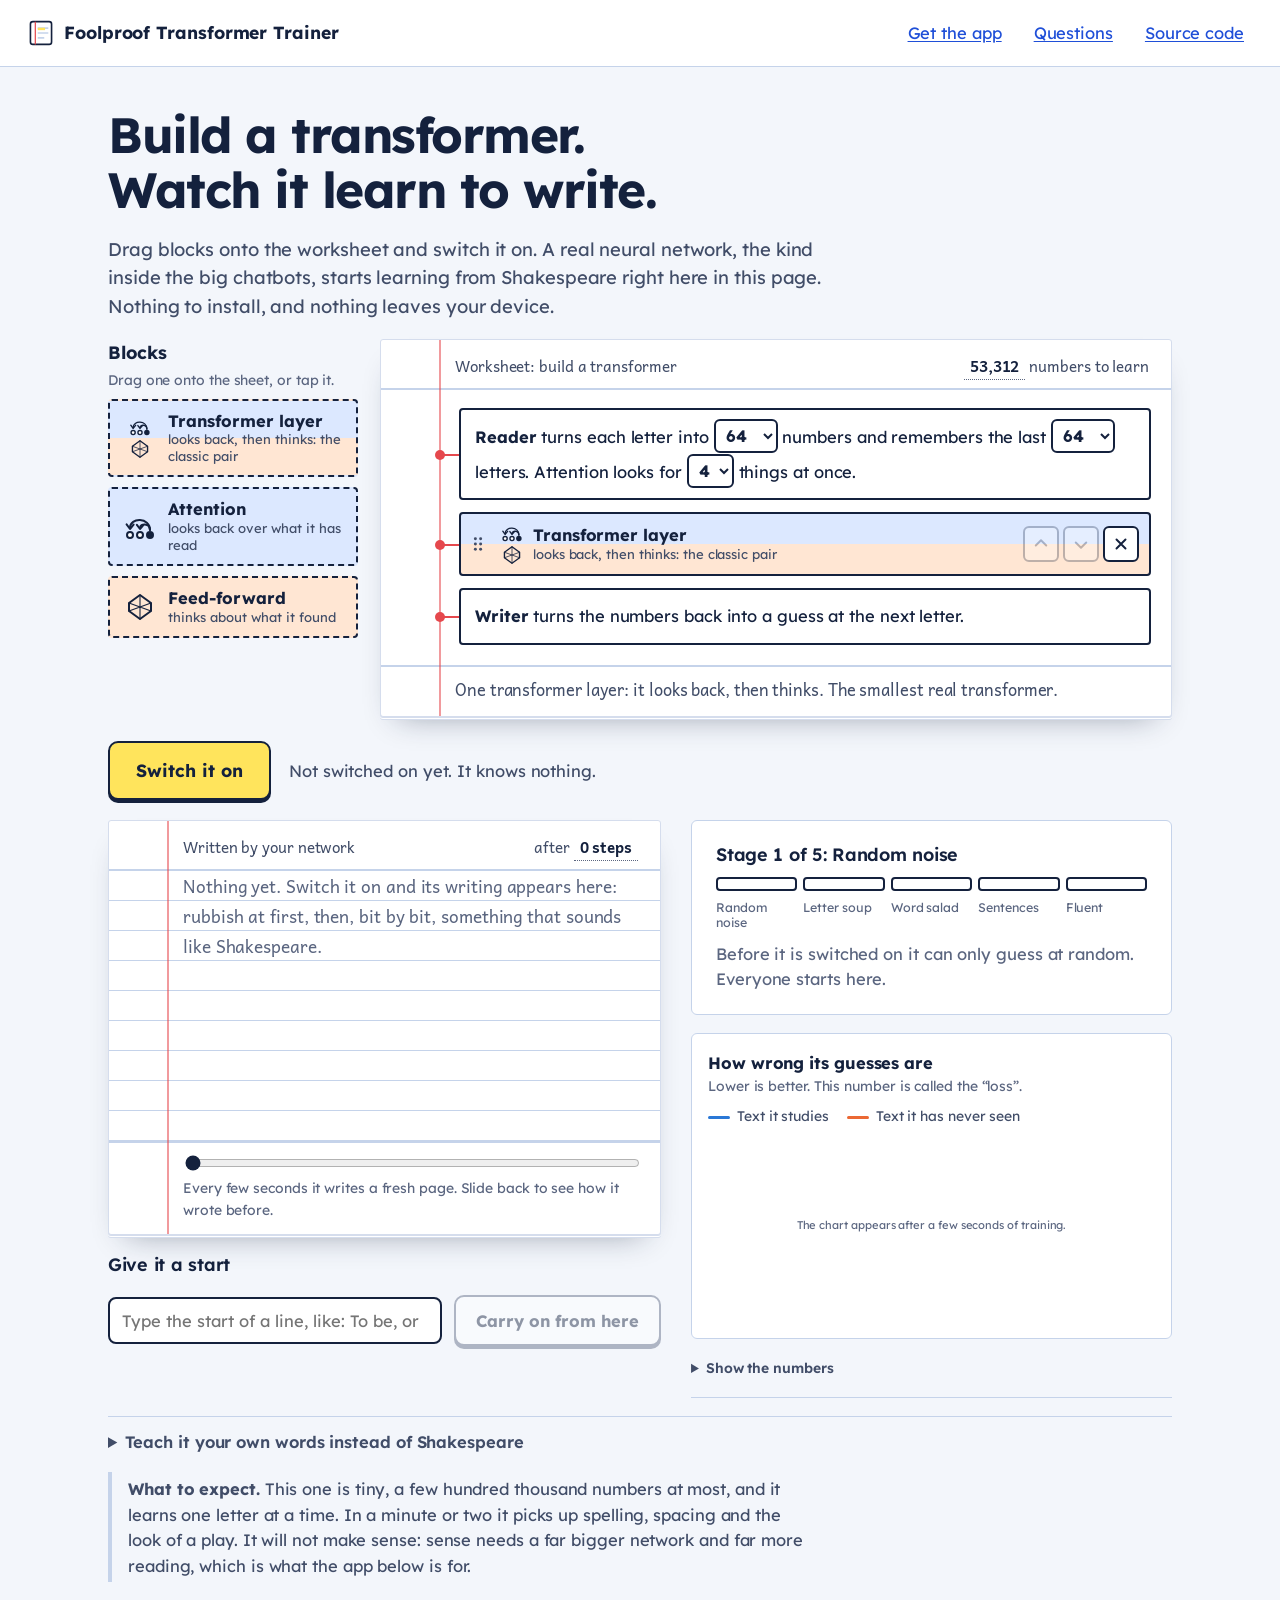
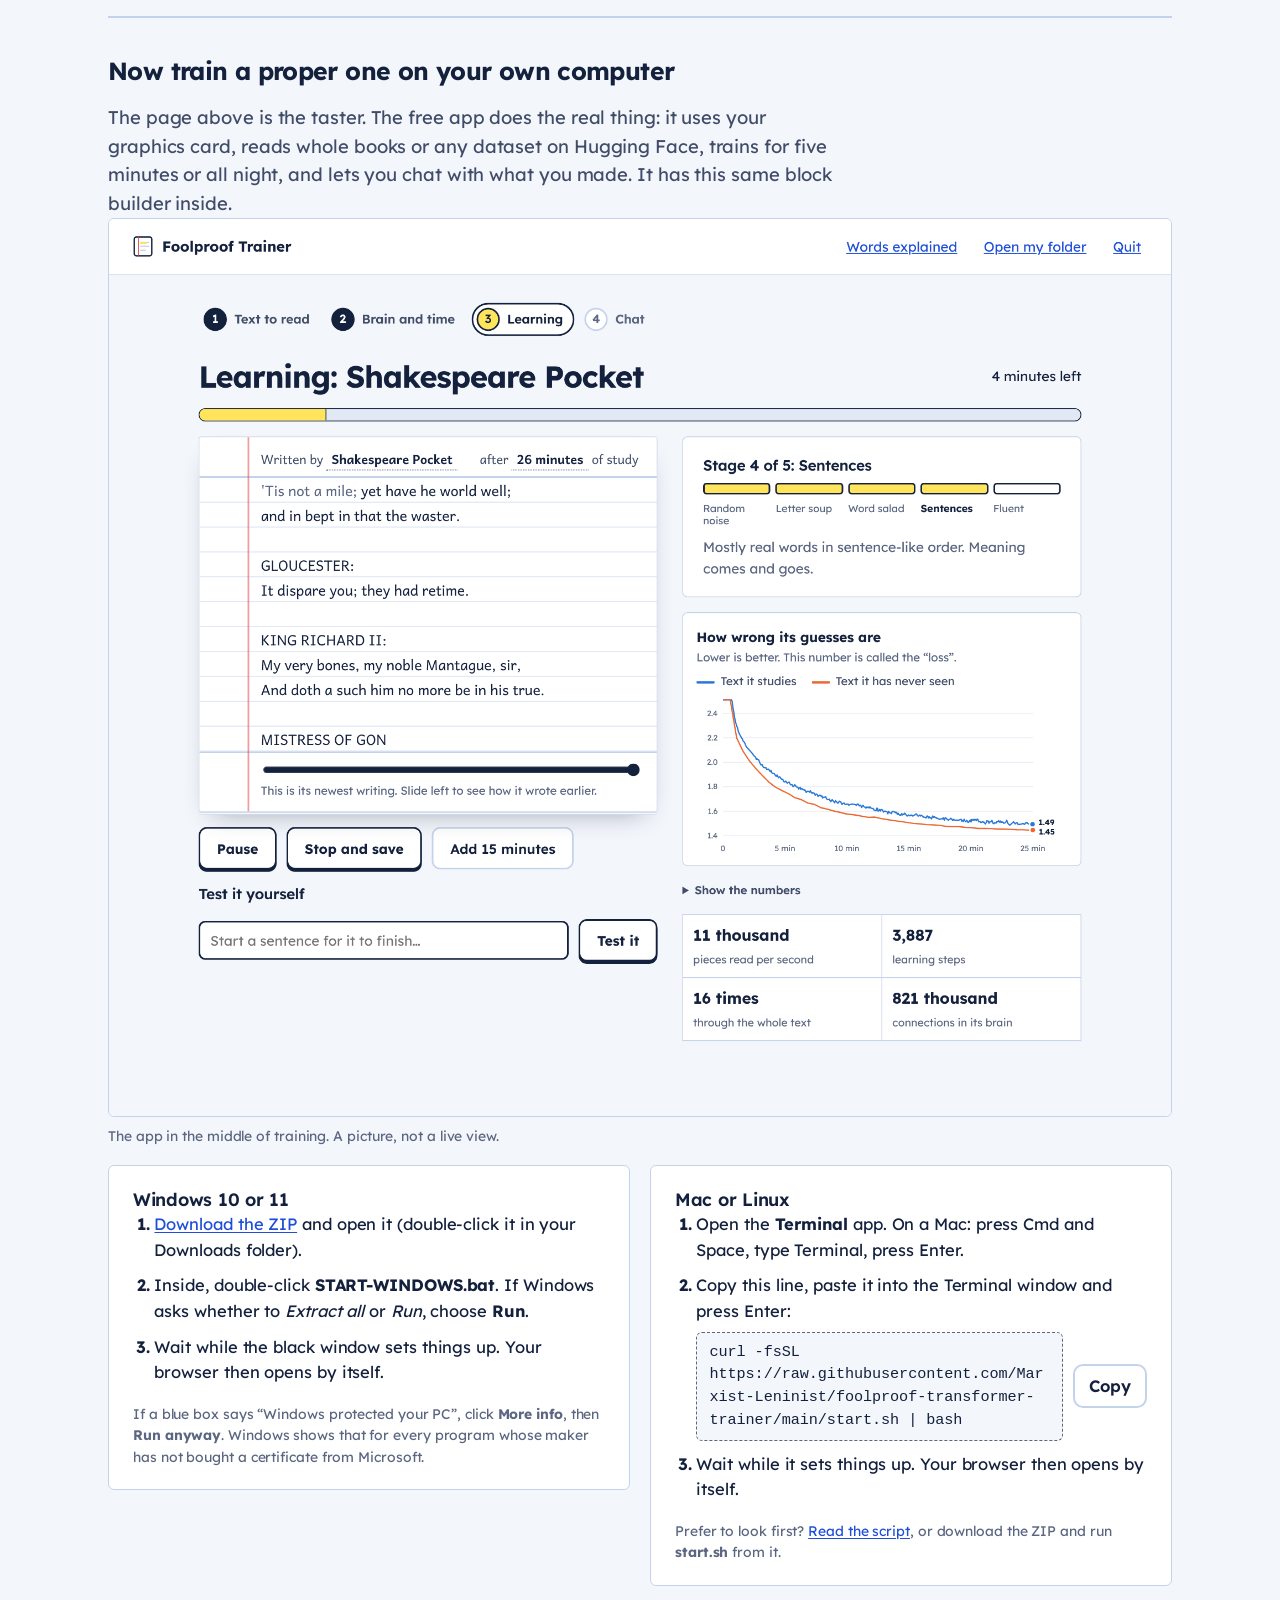
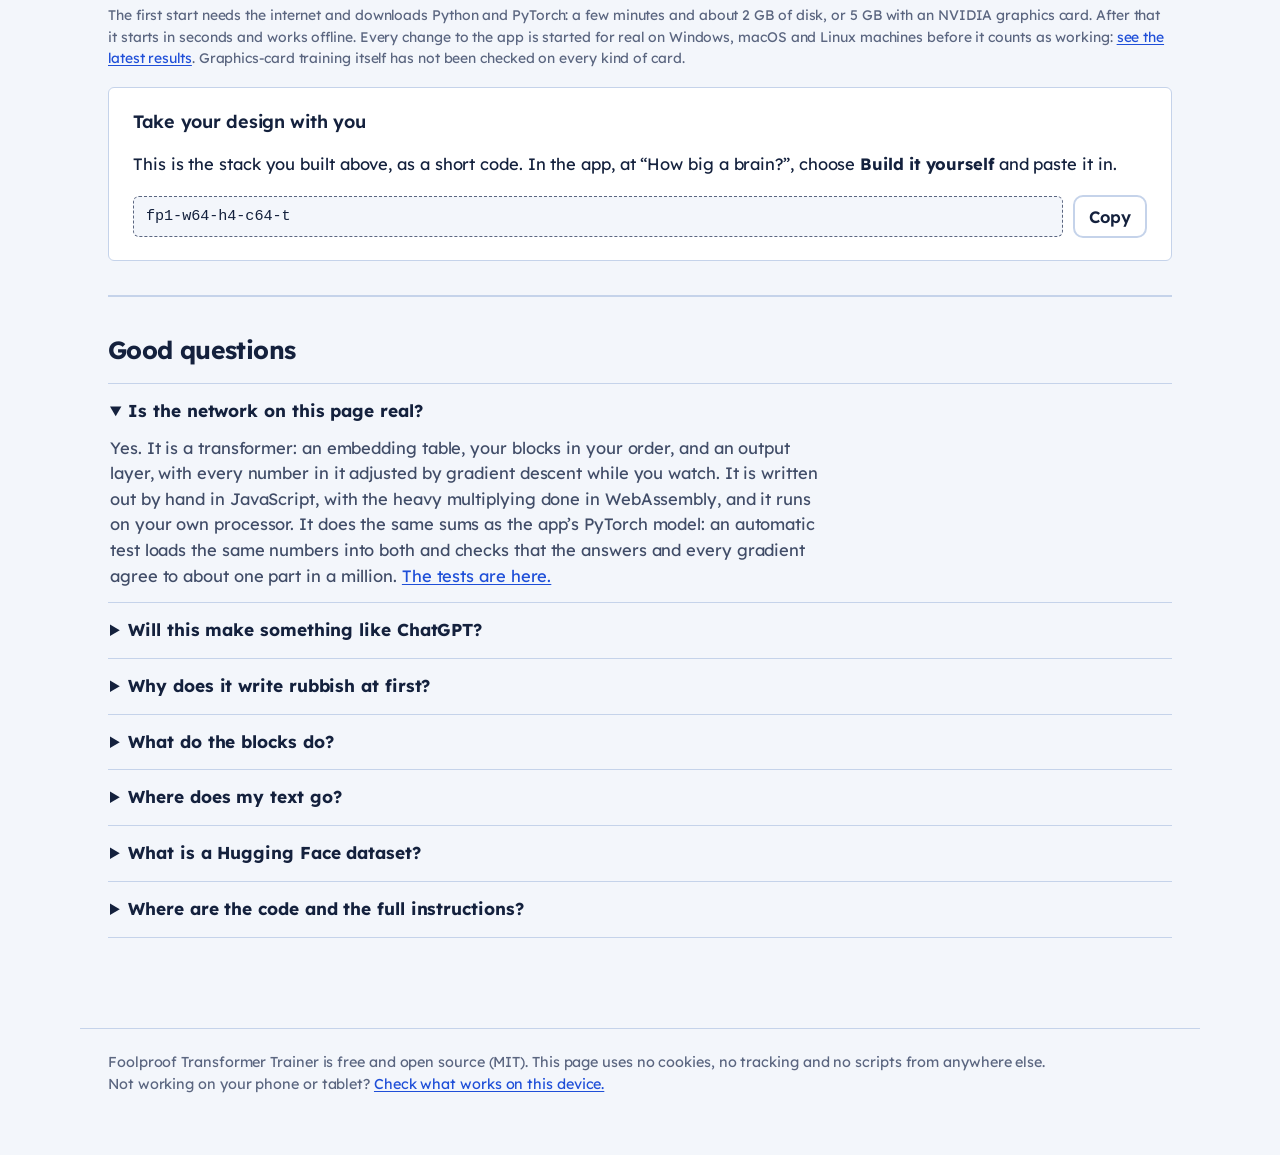
==== commit c03b6c01: "Verification notes: CUDA, Safari on a Mac, Safari on an iPhone simulator; link the device check Reco" ====
--- a/docs/index.html
+++ b/docs/index.html
@@ -7,7 +7,8 @@
 <meta name="description" content="Drag blocks to build a real transformer neural network, switch it on, and watch it learn to write, right in your browser. Then get the free app to train bigger ones on your own computer.">
 <meta property="og:title" content="Build a transformer. Watch it learn to write.">
 <meta property="og:description" content="Drag blocks, switch it on, and a real neural network learns in your browser. Free and open source.">
-<meta property="og:image" content="https://marxist-leninist.github.io/foolproof-transformer-trainer/screenshots/training.png">
+<meta property="og:image" content="https://marxist-leninist.github.io/foolproof-transformer-trainer/screenshots/builder.png">
+<meta name="twitter:card" content="summary_large_image">
 <meta http-equiv="Content-Security-Policy" content="default-src 'self'; script-src 'self' 'wasm-unsafe-eval'; style-src 'self'; img-src 'self' data:; connect-src 'self'; worker-src 'self'; base-uri 'none'; form-action 'none'">
 <link rel="icon" href="app/icon.svg" type="image/svg+xml">
 <link rel="stylesheet" href="app/style.css">
@@ -33,7 +34,8 @@
     <div class="go" id="controls">
       <button class="btn primary" id="go" type="button">Switch it on</button>
       <button class="btn quiet hidden" id="again" type="button">Start again from nothing</button>
-      <p id="status" class="go-status" role="status" aria-live="polite">Not switched on yet. It knows nothing.</p>
+      <p id="status" class="go-status">Not switched on yet. It knows nothing.</p>
+      <p id="announce" class="sr" role="status" aria-live="polite"></p>
     </div>
     <p id="hint" class="note warn hidden"></p>
 
@@ -66,8 +68,9 @@
         <div class="viz" id="viz">
           <div class="viz-title">How wrong its guesses are</div>
           <div class="viz-sub">Lower is better. This number is called the “loss”.</div>
-          <div class="legend"><span><i class="k1"></i>Text it studies</span><span><i class="k2"></i>Text it has never seen</span></div>
+          <div class="legend"><span><i class="k1"></i>Text it studies</span><span><i class="k2"></i>Text it has never seen</span><span id="ghostKey" class="hidden"><i class="k3"></i>Your last design</span></div>
         </div>
+        <p class="small hidden" id="versus"></p>
         <details class="adv plain"><summary class="small">Show the numbers</summary>
           <div class="numbox"><table class="nums"><thead><tr><th>When</th><th>Text it studies</th><th>Text it has never seen</th></tr></thead><tbody id="nums"></tbody></table></div>
         </details>
@@ -152,6 +155,7 @@
 
 <footer class="foot">
   <p>Foolproof Transformer Trainer is free and open source (MIT). This page uses no cookies, no tracking and no scripts from anywhere else.</p>
+  <p>Not working on your phone or tablet? <a href="check.html">Check what works on this device.</a></p>
 </footer>
 
 <script src="app/design.js"></script>
--- a/docs/app/style.css
+++ b/docs/app/style.css
@@ -246,6 +246,7 @@
 .viz .endlabel { fill: var(--ink); font-weight: 700; }
 .viz .s1 { stroke: var(--series-1); } .viz .s2 { stroke: var(--series-2); }
 .viz path.line { fill: none; stroke-width: 2; stroke-linejoin: round; stroke-linecap: round; }
+.viz path.line.s3 { stroke: var(--ink-3); stroke-width: 1.6; stroke-dasharray: 5 5; }
 .viz circle.end { stroke: var(--sheet); stroke-width: 2; }
 .viz .cross { stroke: var(--ink-3); stroke-width: 1; }
 .tip { position: absolute; pointer-events: none; background: var(--ink); color: #fff; border-radius: 6px; padding: 8px 10px; font-size: 0.85rem; line-height: 1.35; min-width: 150px; z-index: 5; }
--- a/docs/site.css
+++ b/docs/site.css
@@ -13,6 +13,8 @@
 
 .legend i.k1 { border-color: var(--series-1); }
 .legend i.k2 { border-color: var(--series-2); }
+.legend i.k3 { border-color: var(--ink-3); border-top-style: dashed; border-top-width: 2px; width: 26px; }
+#versus { color: var(--ink-2); }
 details.adv.plain { border: 0; padding: 0; }
 .numbox { max-height: 220px; overflow: auto; }
 .paper-body .said { color: var(--ink); }
